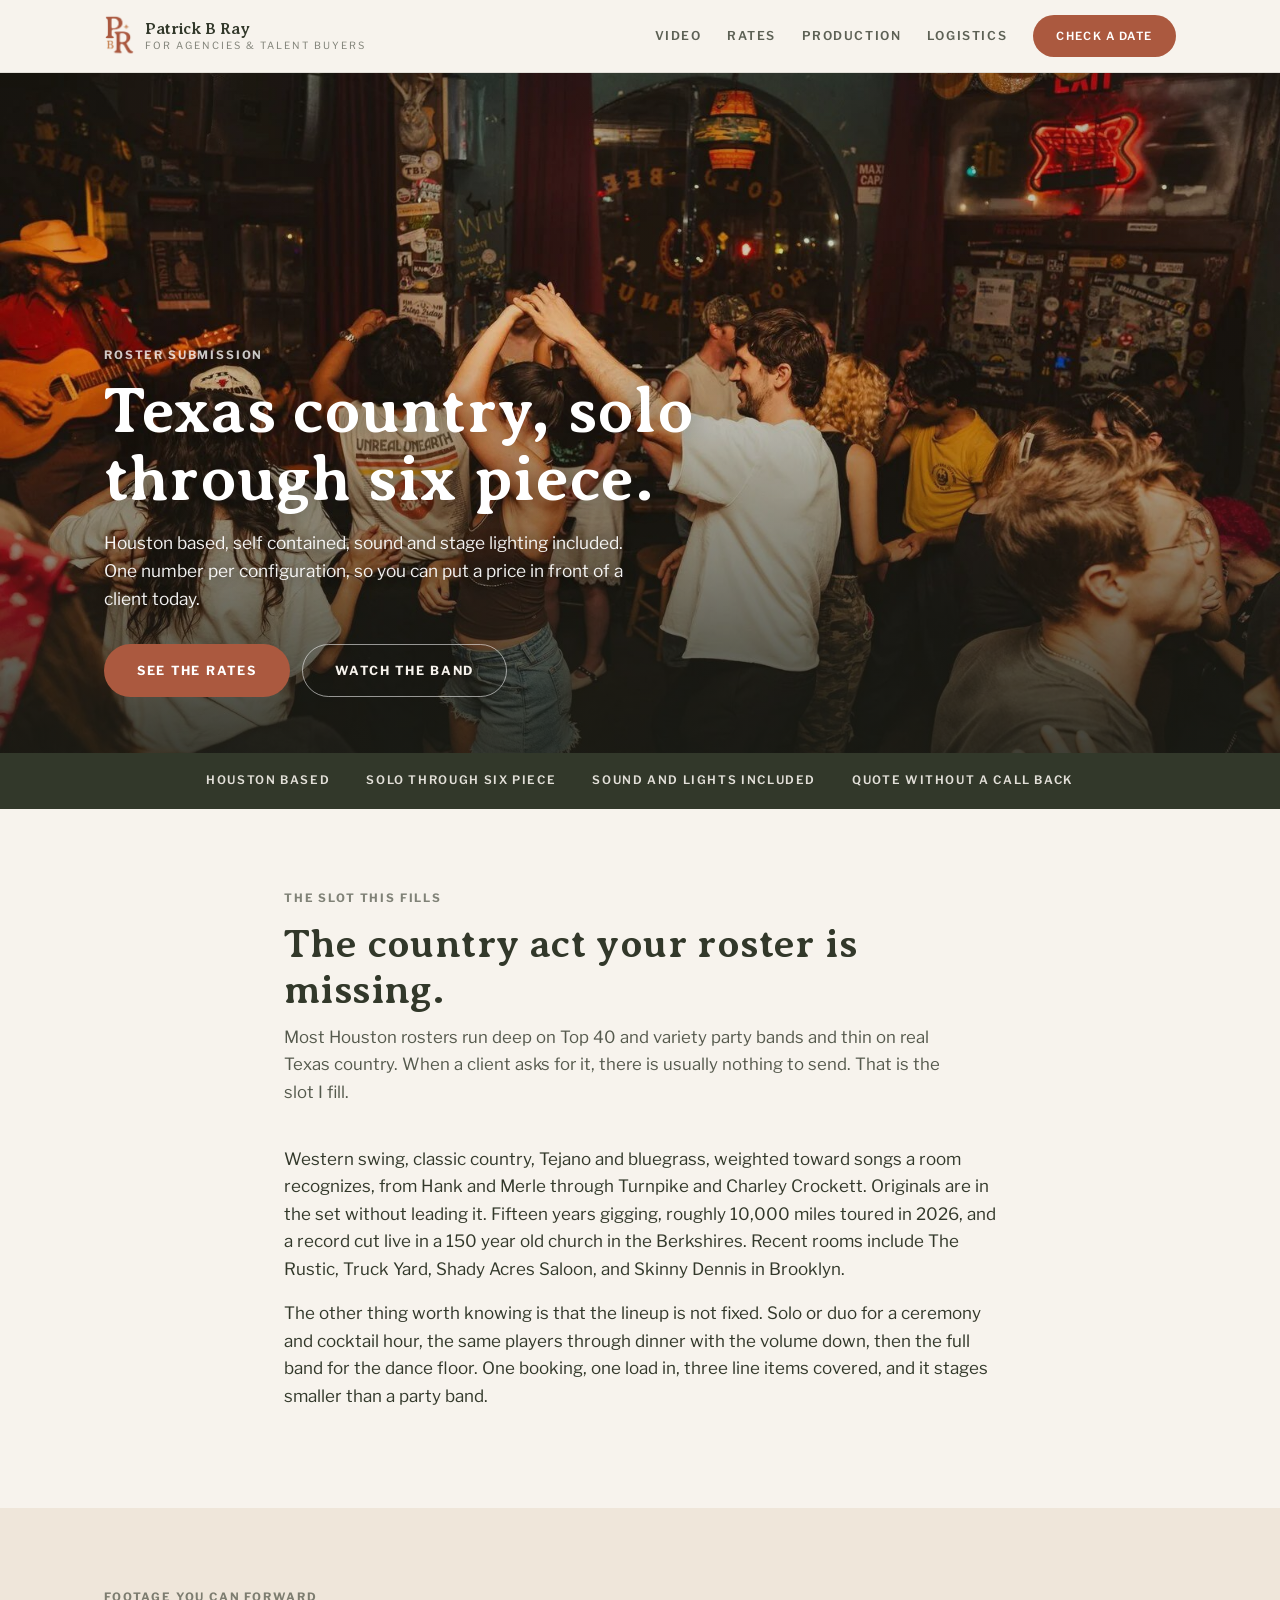
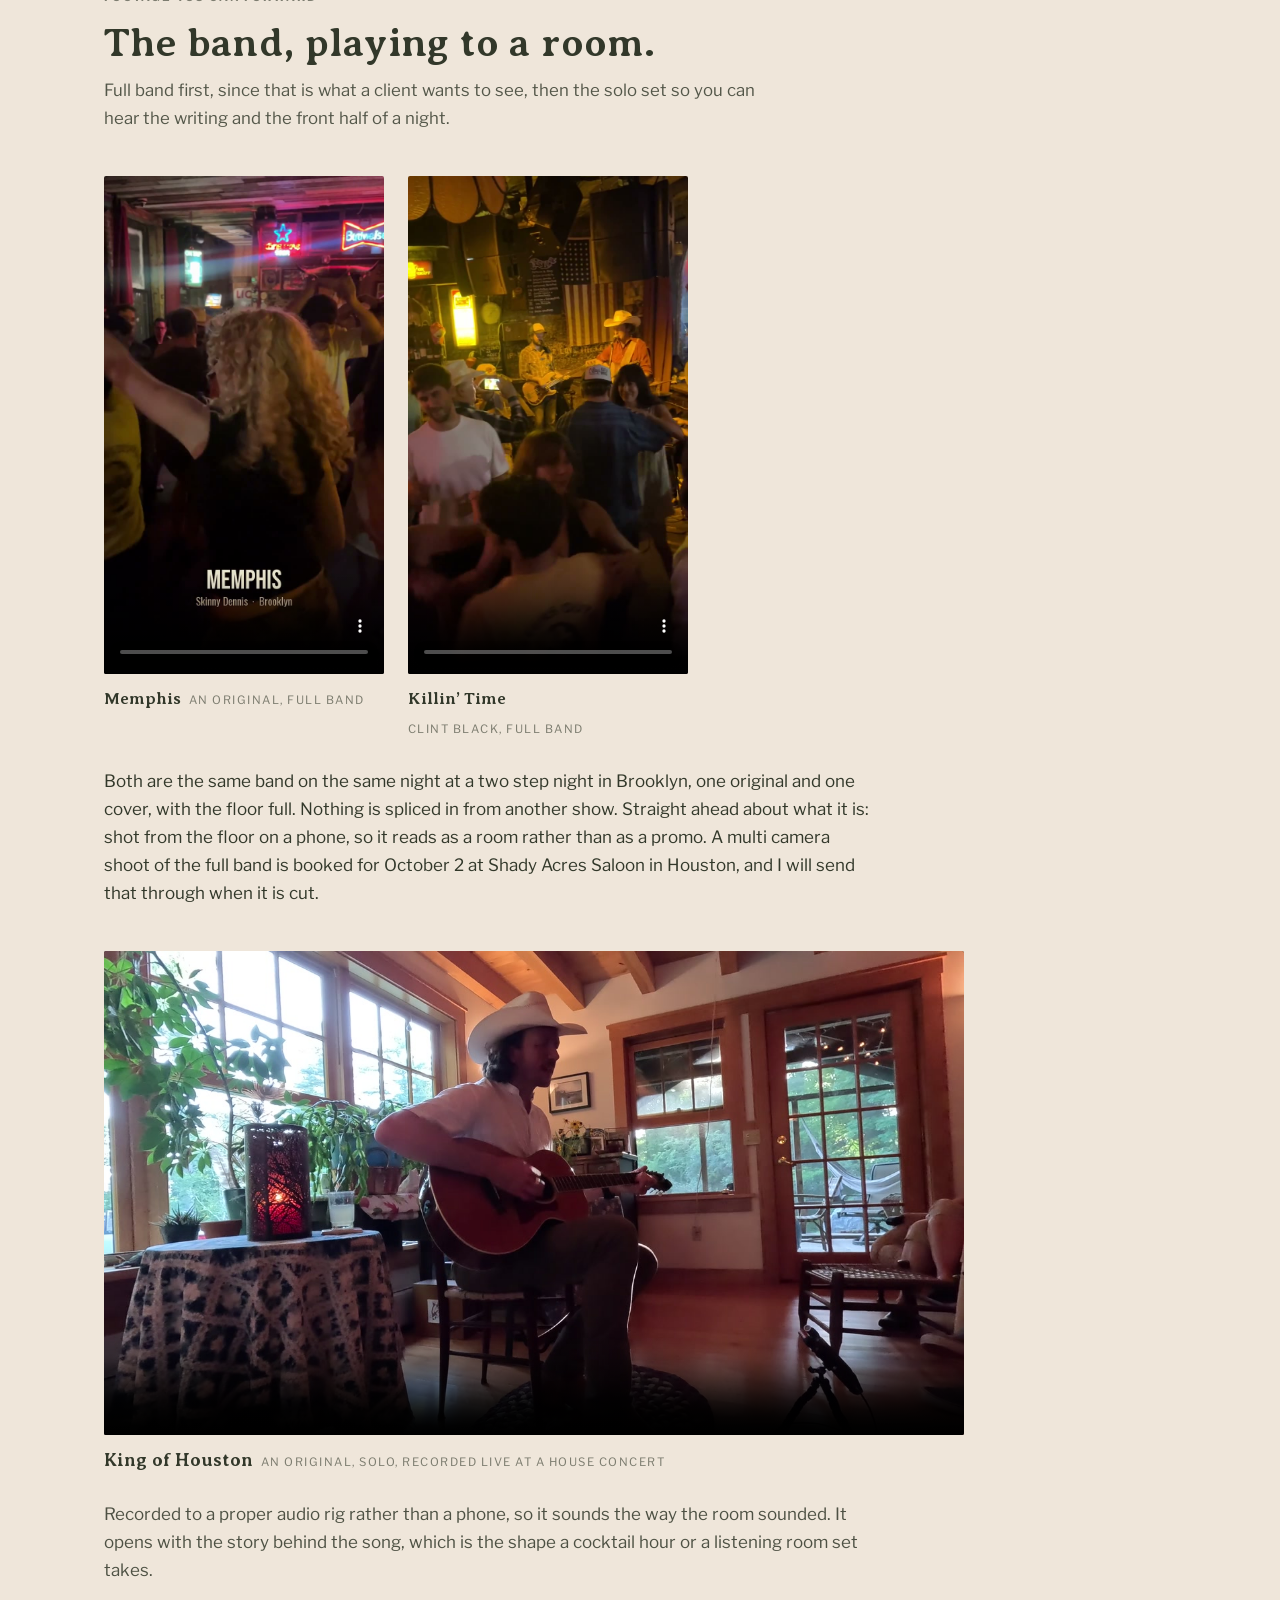
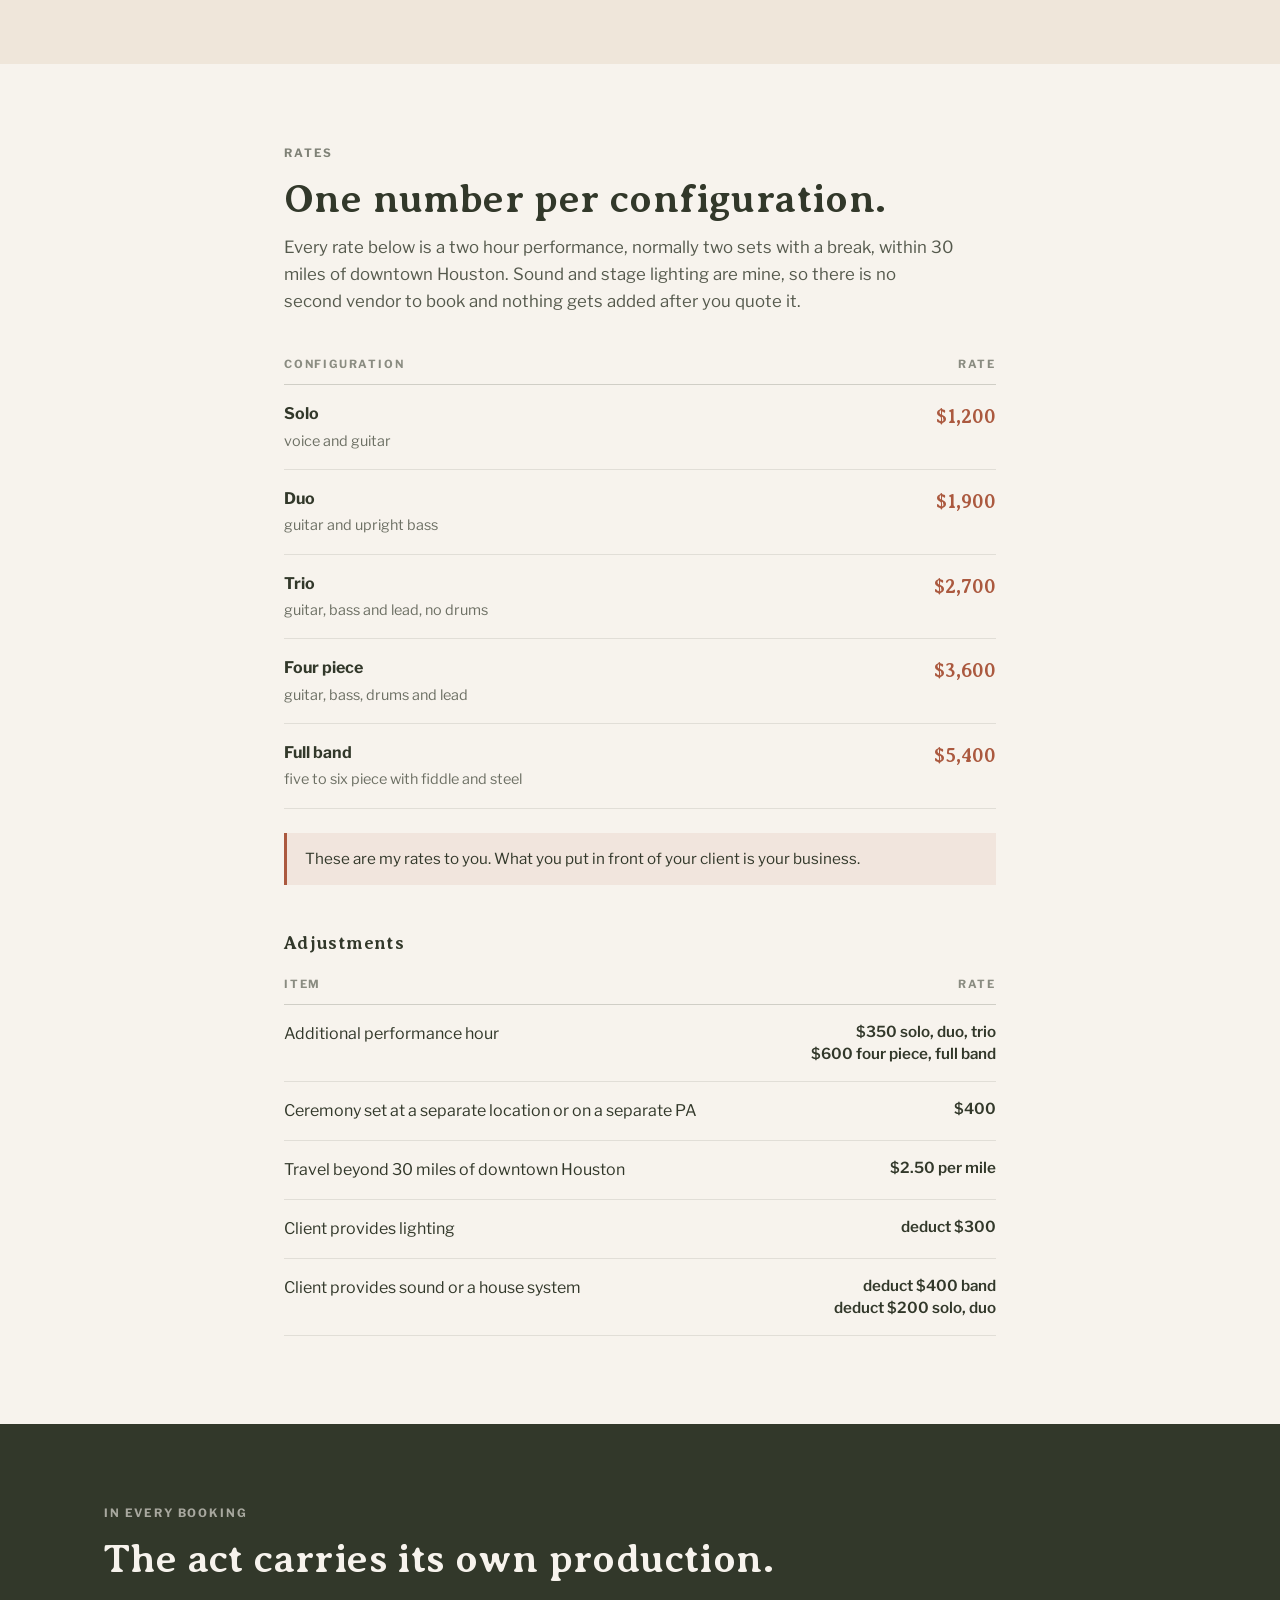
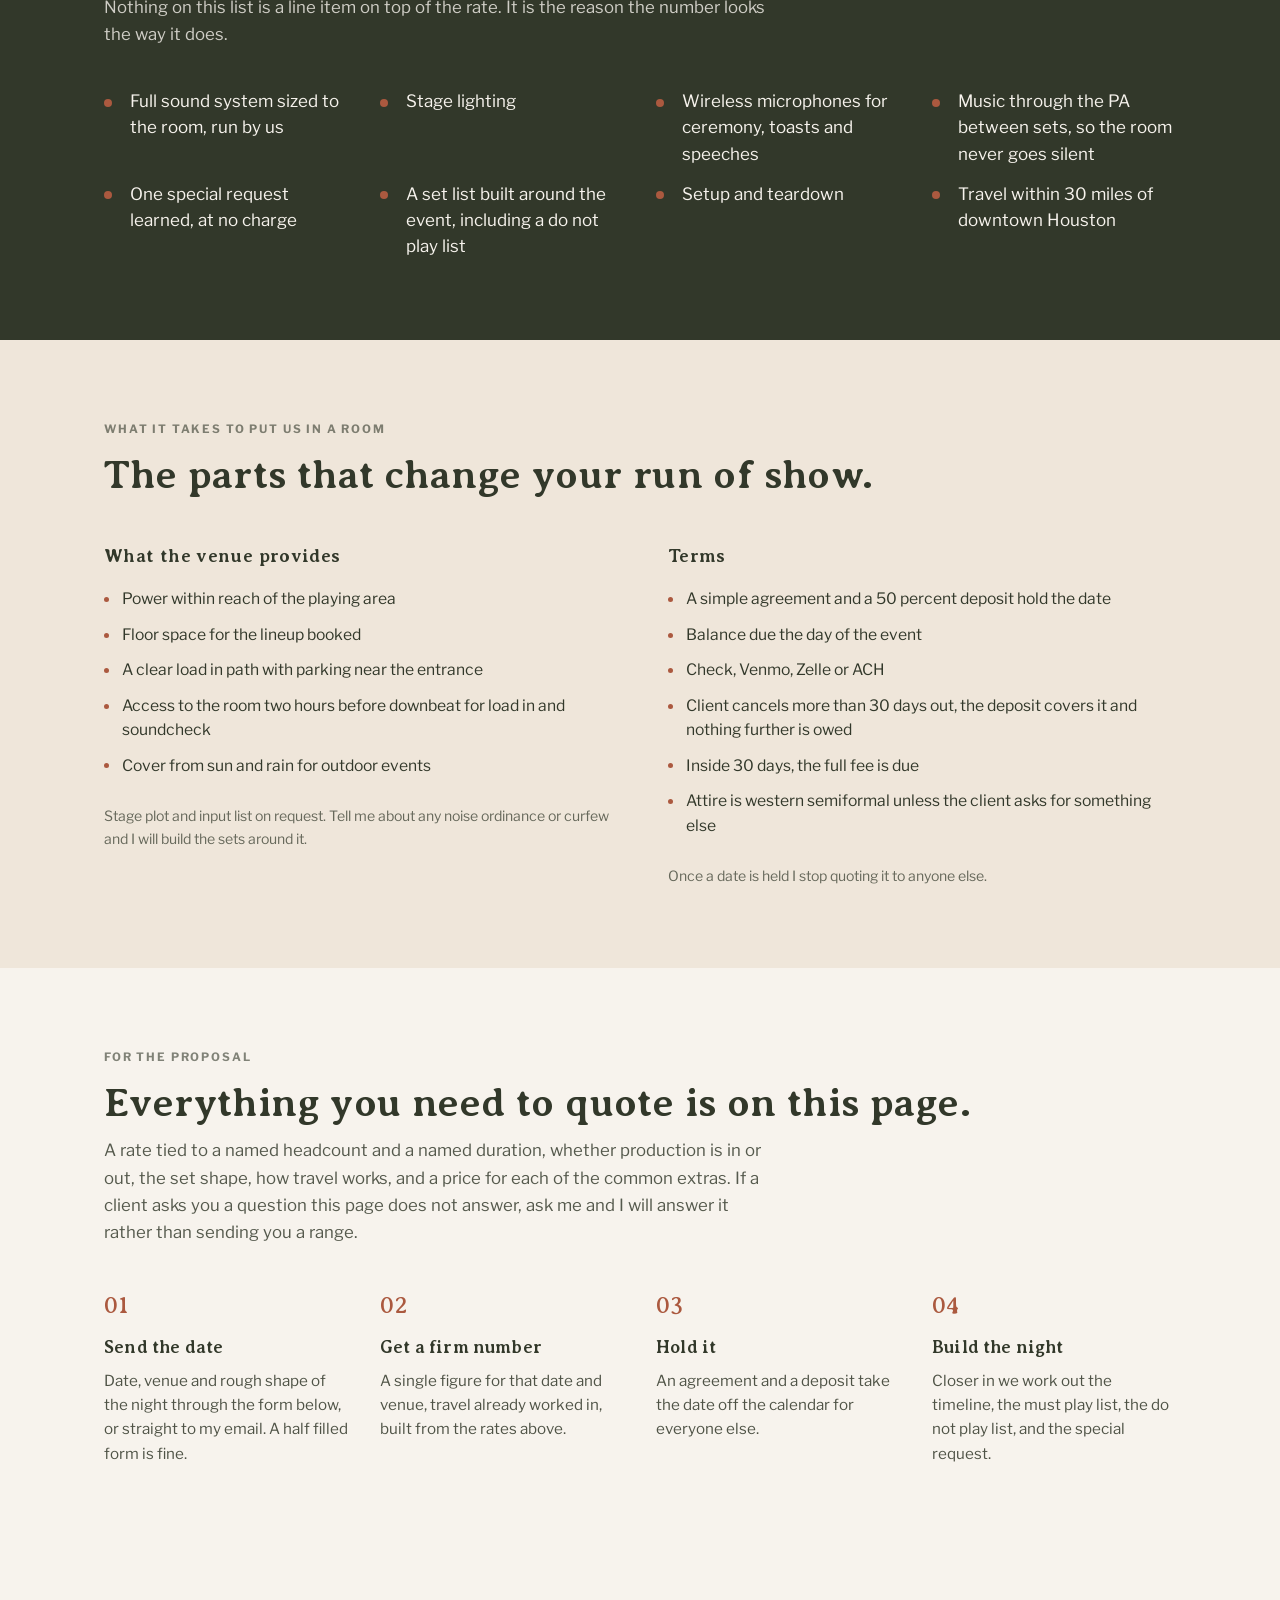
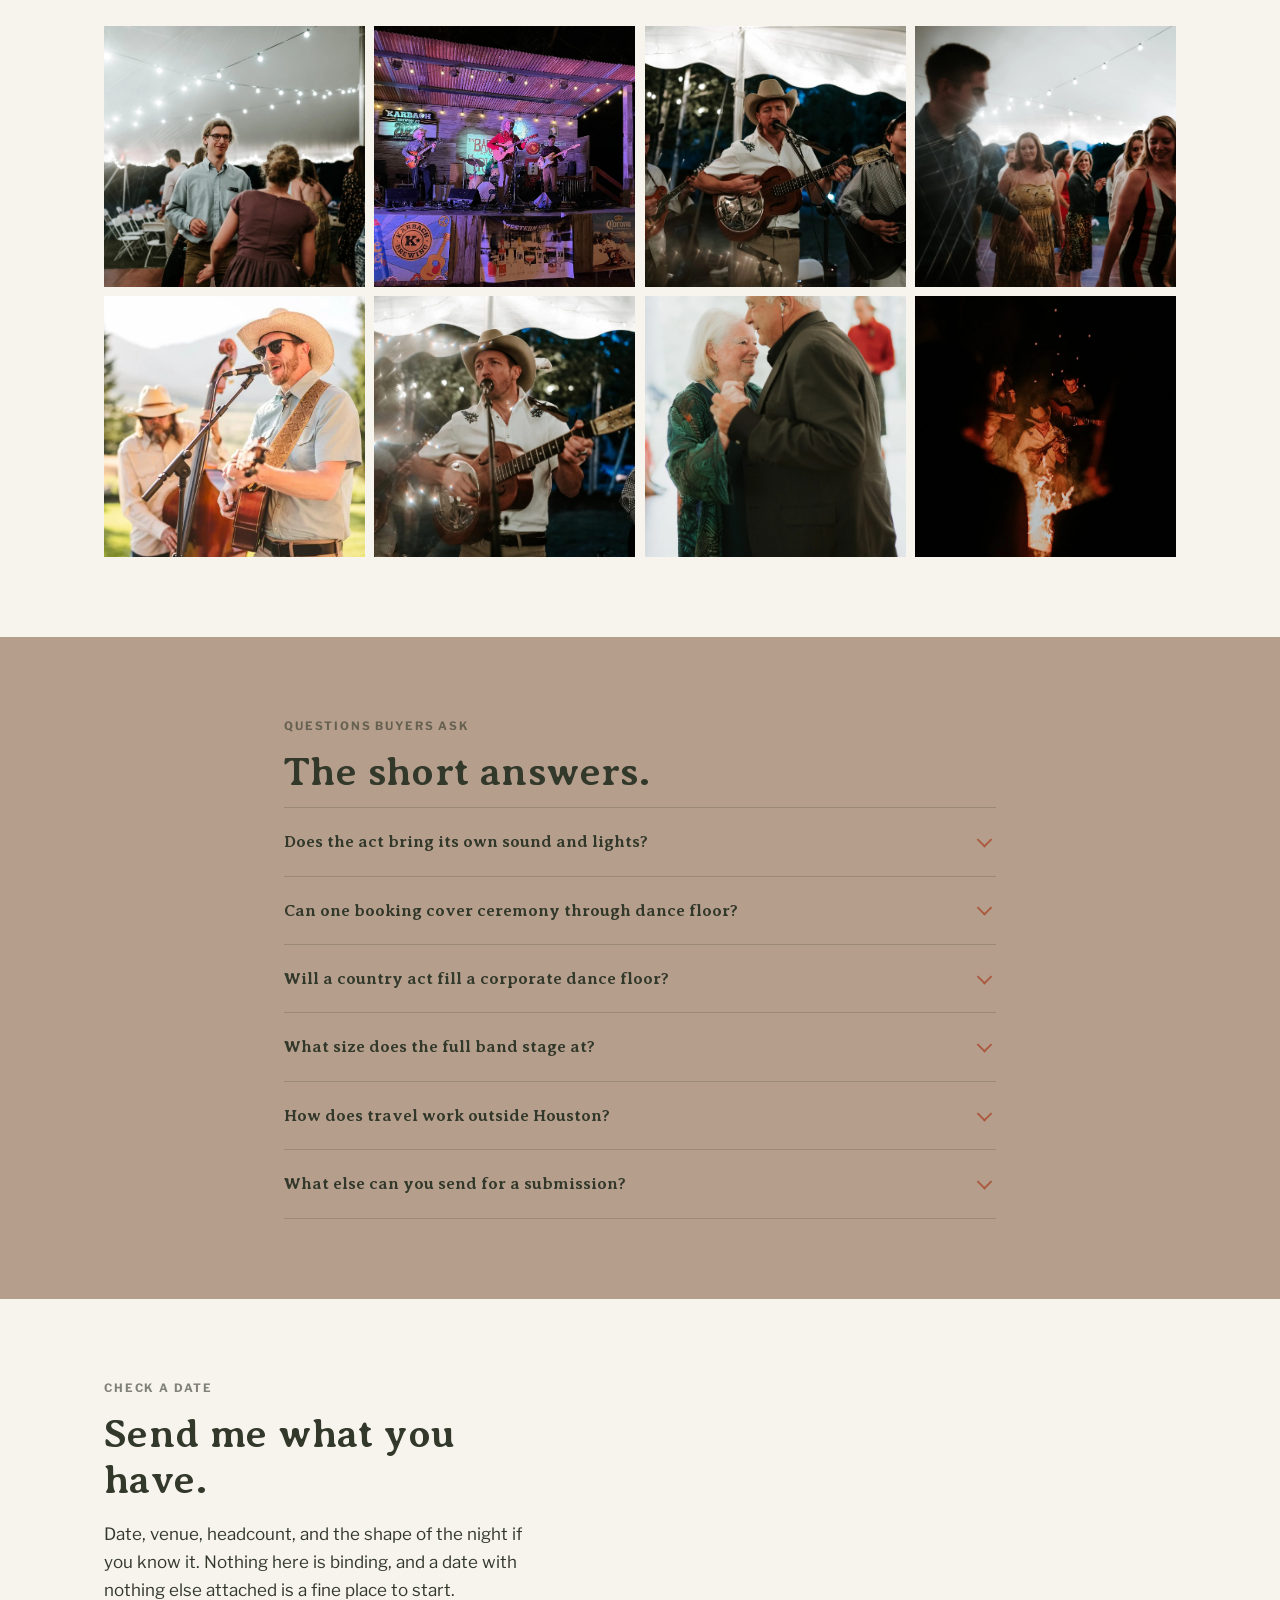
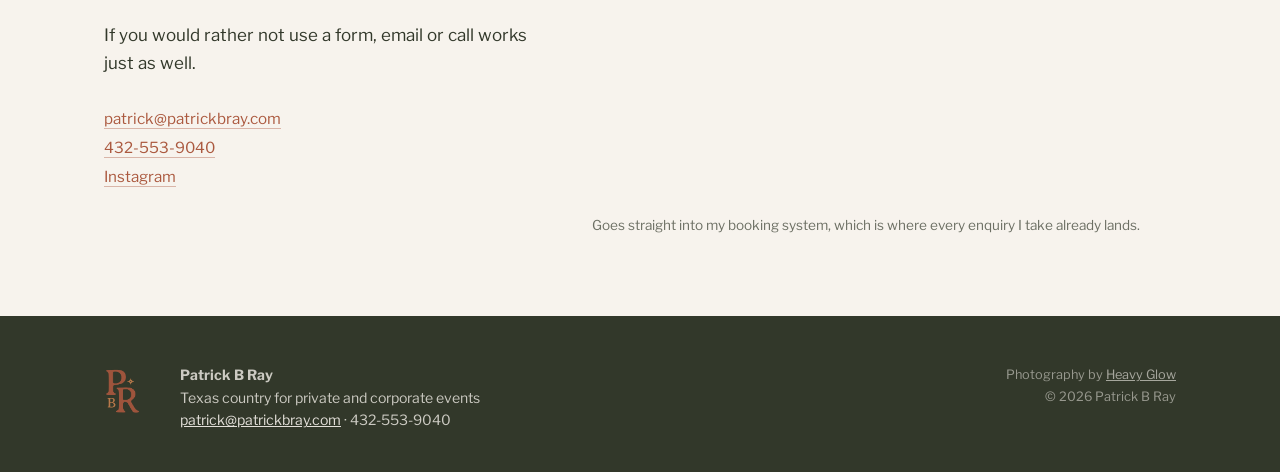
==== roster/index.html @ 47f0ed46 "Add /roster, an agency and talent-buyer landing page A second landing page for entertainment agencie" ====
<!DOCTYPE html>
<html lang="en">
<head>
<meta charset="utf-8">
<meta name="viewport" content="width=device-width, initial-scale=1">
<meta name="robots" content="noindex, nofollow">

<title>Roster Submission | Patrick B Ray | Texas Country, Houston</title>
<meta name="description" content="Patrick B Ray, Texas country out of Houston. Solo through six piece for agency and corporate rosters. Sound and lights included, one number per configuration.">
<link rel="canonical" href="https://events.patrickbray.com/roster/">

<link rel="icon" href="../assets/favicon.ico">
<link rel="preconnect" href="https://fonts.googleapis.com">
<link rel="preconnect" href="https://fonts.gstatic.com" crossorigin>
<link href="https://fonts.googleapis.com/css2?family=Averia+Serif+Libre:wght@400;700&family=Libre+Franklin:wght@400;600;700&display=swap" rel="stylesheet">
<link rel="stylesheet" href="../assets/css/site.css">
<link rel="stylesheet" href="../assets/css/roster.css">
</head>
<body>

<a class="skip" href="#main">Skip to content</a>

<header class="site-header">
  <div class="wrap site-header__inner">
    <a class="brand" href="#top">
      <img src="../assets/img/pbr-logo.png" alt="" width="30" height="48">
      <span class="brand__text">
        <span class="brand__name">Patrick B Ray</span>
        <span class="brand__sub">For Agencies &amp; Talent Buyers</span>
      </span>
    </a>
    <nav class="site-nav" aria-label="Main">
      <a href="#video">Video</a>
      <a href="#rates">Rates</a>
      <a href="#production">Production</a>
      <a href="#logistics">Logistics</a>
      <a class="btn btn--primary" href="#submit">Check a date</a>
    </nav>
  </div>
</header>

<main id="main">

<!-- ============================ HERO ============================ -->
<section class="hero" id="top">
  <img class="hero__img" src="../assets/img/hero-dancefloor.jpg" alt="A packed honky tonk dance floor" fetchpriority="high" width="1800" height="1200">
  <div class="wrap hero__inner">
    <p class="eyebrow eyebrow--light">Roster submission</p>
    <h1>Texas country, solo through six piece.</h1>
    <p>Houston based, self contained, sound and stage lighting included. One number per configuration, so you can put a price in front of a client today.</p>
    <div class="hero__actions">
      <a class="btn btn--primary" href="#rates">See the rates</a>
      <a class="btn btn--ghost" href="#video">Watch the band</a>
    </div>
  </div>
</section>

<div class="strip">
  <div class="wrap">
    <ul>
      <li>Houston based</li>
      <li>Solo through six piece</li>
      <li>Sound and lights included</li>
      <li>Quote without a call back</li>
    </ul>
  </div>
</div>

<!-- ============================ THE SLOT ============================ -->
<section id="slot">
  <div class="wrap wrap--narrow">
    <p class="eyebrow">The slot this fills</p>
    <h2 class="section-title">The country act your roster is missing.</h2>
    <p class="section-lede">Most Houston rosters run deep on Top 40 and variety party bands and thin on real Texas country. When a client asks for it, there is usually nothing to send. That is the slot I fill.</p>
    <p>Western swing, classic country, Tejano and bluegrass, weighted toward songs a room recognizes, from Hank and Merle through Turnpike and Charley Crockett. Originals are in the set without leading it. Fifteen years gigging, roughly 10,000 miles toured in 2026, and a record cut live in a 150 year old church in the Berkshires. Recent rooms include The Rustic, Truck Yard, Shady Acres Saloon, and Skinny Dennis in Brooklyn.</p>
    <p>The other thing worth knowing is that the lineup is not fixed. Solo or duo for a ceremony and cocktail hour, the same players through dinner with the volume down, then the full band for the dance floor. One booking, one load in, three line items covered, and it stages smaller than a party band.</p>
  </div>
</section>

<!-- ============================ VIDEO ============================ -->
<section id="video" class="section--tinted">
  <div class="wrap">
    <div class="listen__intro">
      <p class="eyebrow">Footage you can forward</p>
      <h2 class="section-title">The band, playing to a room.</h2>
      <p class="section-lede">Full band first, since that is what a client wants to see, then the solo set so you can hear the writing and the front half of a night.</p>
    </div>

    <div class="clips">
      <figure class="clip">
        <video preload="none" playsinline controls poster="../assets/video/memphis-poster.jpg" width="720" height="1280">
          <source src="../assets/video/memphis.mp4" type="video/mp4">
        </video>
        <figcaption><strong>Memphis</strong><span>An original, full band</span></figcaption>
      </figure>
      <figure class="clip">
        <video preload="none" playsinline controls poster="../assets/video/killin-time-poster.jpg" width="720" height="1280">
          <source src="../assets/video/killin-time.mp4" type="video/mp4">
        </video>
        <figcaption><strong>Killin&rsquo; Time</strong><span>Clint Black, full band</span></figcaption>
      </figure>
    </div>

    <p class="clips__note">Both are the same band on the same night at a two step night in Brooklyn, one original and one cover, with the floor full. Nothing is spliced in from another show. Straight ahead about what it is: shot from the floor on a phone, so it reads as a room rather than as a promo. A multi camera shoot of the full band is booked for October 2 at Shady Acres Saloon in Houston, and I will send that through when it is cut.</p>

    <figure class="feature-clip">
      <video preload="none" playsinline controls poster="../assets/video/richmond-king-of-houston-poster.jpg" width="1920" height="1080">
        <source src="../assets/video/richmond-king-of-houston.mp4" type="video/mp4">
      </video>
      <figcaption><strong>King of Houston</strong><span>An original, solo, recorded live at a house concert</span></figcaption>
    </figure>

    <p class="feature-clip__note">Recorded to a proper audio rig rather than a phone, so it sounds the way the room sounded. It opens with the story behind the song, which is the shape a cocktail hour or a listening room set takes.</p>
  </div>
</section>

<!-- ============================ RATES ============================ -->
<section id="rates">
  <div class="wrap wrap--narrow">
    <p class="eyebrow">Rates</p>
    <h2 class="section-title">One number per configuration.</h2>
    <p class="section-lede">Every rate below is a two hour performance, normally two sets with a break, within 30 miles of downtown Houston. Sound and stage lighting are mine, so there is no second vendor to book and nothing gets added after you quote it.</p>

    <table class="rate-table">
      <caption class="sr-only">Performance rates by configuration</caption>
      <thead>
        <tr><th scope="col">Configuration</th><th scope="col">Rate</th></tr>
      </thead>
      <tbody>
        <tr><th scope="row">Solo <span>voice and guitar</span></th><td>$1,200</td></tr>
        <tr><th scope="row">Duo <span>guitar and upright bass</span></th><td>$1,900</td></tr>
        <tr><th scope="row">Trio <span>guitar, bass and lead, no drums</span></th><td>$2,700</td></tr>
        <tr><th scope="row">Four piece <span>guitar, bass, drums and lead</span></th><td>$3,600</td></tr>
        <tr><th scope="row">Full band <span>five to six piece with fiddle and steel</span></th><td>$5,400</td></tr>
      </tbody>
    </table>

    <p class="rate-note">These are my rates to you. What you put in front of your client is your business.</p>

    <h3 class="sub-title">Adjustments</h3>

    <table class="rate-table rate-table--adj">
      <caption class="sr-only">Adjustments to the base rate</caption>
      <thead>
        <tr><th scope="col">Item</th><th scope="col">Rate</th></tr>
      </thead>
      <tbody>
        <tr><th scope="row">Additional performance hour</th><td>$350 solo, duo, trio<br>$600 four piece, full band</td></tr>
        <tr><th scope="row">Ceremony set at a separate location or on a separate PA</th><td>$400</td></tr>
        <tr><th scope="row">Travel beyond 30 miles of downtown Houston</th><td>$2.50 per mile</td></tr>
        <tr><th scope="row">Client provides lighting</th><td>deduct $300</td></tr>
        <tr><th scope="row">Client provides sound or a house system</th><td>deduct $400 band<br>deduct $200 solo, duo</td></tr>
      </tbody>
    </table>
  </div>
</section>

<!-- ============================ INCLUDED ============================ -->
<section class="section--dark" id="production">
  <div class="wrap">
    <p class="eyebrow">In every booking</p>
    <h2 class="section-title">The act carries its own production.</h2>
    <p class="section-lede section-lede--light">Nothing on this list is a line item on top of the rate. It is the reason the number looks the way it does.</p>
    <ul class="included">
      <li>Full sound system sized to the room, run by us</li>
      <li>Stage lighting</li>
      <li>Wireless microphones for ceremony, toasts and speeches</li>
      <li>Music through the PA between sets, so the room never goes silent</li>
      <li>One special request learned, at no charge</li>
      <li>A set list built around the event, including a do not play list</li>
      <li>Setup and teardown</li>
      <li>Travel within 30 miles of downtown Houston</li>
    </ul>
  </div>
</section>

<!-- ============================ LOGISTICS ============================ -->
<section id="logistics" class="section--tinted">
  <div class="wrap">
    <p class="eyebrow">What it takes to put us in a room</p>
    <h2 class="section-title">The parts that change your run of show.</h2>

    <div class="cols">
      <div>
        <h3 class="sub-title">What the venue provides</h3>
        <ul class="plain-list">
          <li>Power within reach of the playing area</li>
          <li>Floor space for the lineup booked</li>
          <li>A clear load in path with parking near the entrance</li>
          <li>Access to the room two hours before downbeat for load in and soundcheck</li>
          <li>Cover from sun and rain for outdoor events</li>
        </ul>
        <p class="fine">Stage plot and input list on request. Tell me about any noise ordinance or curfew and I will build the sets around it.</p>
      </div>
      <div>
        <h3 class="sub-title">Terms</h3>
        <ul class="plain-list">
          <li>A simple agreement and a 50 percent deposit hold the date</li>
          <li>Balance due the day of the event</li>
          <li>Check, Venmo, Zelle or ACH</li>
          <li>Client cancels more than 30 days out, the deposit covers it and nothing further is owed</li>
          <li>Inside 30 days, the full fee is due</li>
          <li>Attire is western semiformal unless the client asks for something else</li>
        </ul>
        <p class="fine">Once a date is held I stop quoting it to anyone else.</p>
      </div>
    </div>
  </div>
</section>

<!-- ============================ QUOTE WITHOUT CALLING ============================ -->
<section id="quote">
  <div class="wrap">
    <p class="eyebrow">For the proposal</p>
    <h2 class="section-title">Everything you need to quote is on this page.</h2>
    <p class="section-lede">A rate tied to a named headcount and a named duration, whether production is in or out, the set shape, how travel works, and a price for each of the common extras. If a client asks you a question this page does not answer, ask me and I will answer it rather than sending you a range.</p>

    <div class="steps">
      <div class="step">
        <h3>Send the date</h3>
        <p>Date, venue and rough shape of the night through the form below, or straight to my email. A half filled form is fine.</p>
      </div>
      <div class="step">
        <h3>Get a firm number</h3>
        <p>A single figure for that date and venue, travel already worked in, built from the rates above.</p>
      </div>
      <div class="step">
        <h3>Hold it</h3>
        <p>An agreement and a deposit take the date off the calendar for everyone else.</p>
      </div>
      <div class="step">
        <h3>Build the night</h3>
        <p>Closer in we work out the timeline, the must play list, the do not play list, and the special request.</p>
      </div>
    </div>
  </div>
</section>

<!-- ============================ GALLERY ============================ -->
<section class="gallery-section">
  <div class="wrap">
    <div class="gallery">
      <img src="../assets/img/band.jpg" alt="Guests dancing under a lit tent" loading="lazy">
      <img src="../assets/img/gallery-6.jpg" alt="Full band playing a lit stage" loading="lazy">
      <img src="../assets/img/gallery-5.jpg" alt="String band performing on stage under a tent" loading="lazy">
      <img src="../assets/img/gallery-7.jpg" alt="Guests dancing at dusk" loading="lazy">
      <img src="../assets/img/duo.jpg" alt="Two musicians playing guitar and upright bass outdoors" loading="lazy">
      <img src="../assets/img/gallery-4.jpg" alt="Patrick B Ray singing into a microphone under a lit tent" loading="lazy">
      <img src="../assets/img/gallery-1.jpg" alt="A couple dancing together" loading="lazy">
      <img src="../assets/img/gallery-2.jpg" alt="Musicians playing by firelight" loading="lazy">
    </div>
  </div>
</section>

<!-- ============================ FAQ ============================ -->
<section id="faq" class="section--sand">
  <div class="wrap wrap--narrow">
    <p class="eyebrow">Questions buyers ask</p>
    <h2 class="section-title">The short answers.</h2>

    <div class="faq">

      <details>
        <summary>Does the act bring its own sound and lights?</summary>
        <p>Yes, every configuration from solo up. The rate covers a sound system sized to the room, stage lighting, and someone running it. There is no production vendor to add and no line item that shows up later.</p>
      </details>

      <details>
        <summary>Can one booking cover ceremony through dance floor?</summary>
        <p>Yes, and that is the usual shape. Solo or duo for the ceremony and cocktail hour, the same players through dinner with the volume down, then the full band once the floor opens. One load in. If the ceremony sits at a separate location or needs its own PA, that is the $400 line in the adjustments table.</p>
      </details>

      <details>
        <summary>Will a country act fill a corporate dance floor?</summary>
        <p>The two full band clips above are a Brooklyn two step night with the floor full for an original and for a Clint Black cover. The set leans on songs a room recognizes, and the do not play list is yours.</p>
      </details>

      <details>
        <summary>What size does the full band stage at?</summary>
        <p>Five to six pieces with fiddle and steel, which stages smaller than a Top 40 party band carrying horns. Stage plot and input list on request for whichever configuration you are quoting.</p>
      </details>

      <details>
        <summary>How does travel work outside Houston?</summary>
        <p>Inside 30 miles of downtown it is in the rate. Past that it is $2.50 per mile, so it is arithmetic you can do rather than a call you have to make. Send me the venue and I will put the number in the quote for you.</p>
      </details>

      <details>
        <summary>What else can you send for a submission?</summary>
        <p>A longer song list, a stage plot and input list, photos, or additional video. Tell me what your intake needs and I will get it over.</p>
      </details>

    </div>
  </div>
</section>

<!-- ============================ SUBMIT ============================ -->
<section id="submit">
  <div class="wrap book__grid">

    <div class="book__aside">
      <p class="eyebrow">Check a date</p>
      <h2 class="section-title">Send me what you have.</h2>
      <p>Date, venue, headcount, and the shape of the night if you know it. Nothing here is binding, and a date with nothing else attached is a fine place to start.</p>
      <p>If you would rather not use a form, email or call works just as well.</p>
      <div class="book__contact">
        <a href="mailto:patrick@patrickbray.com">patrick@patrickbray.com</a><br>
        <a href="tel:+14325539040">432-553-9040</a><br>
        <a href="https://www.instagram.com/patrickbray/" rel="noopener">Instagram</a>
      </div>
    </div>

    <div class="book__form">
      <iframe
        id="bookliveForm"
        src="https://booklive.com/inquiry-forms/pbr-music?bg=transparent&amp;textColor=32382A&amp;btnColor=AB593F&amp;btnTextColor=FFFFFF&amp;btnBlock=1&amp;btnRadius=50"
        title="Booking enquiry form"
        loading="lazy"
        scrolling="no"></iframe>

      <p class="form-note">Goes straight into my booking system, which is where every enquiry I take already lands.</p>
    </div>

  </div>
</section>

</main>

<footer class="site-footer">
  <div class="wrap site-footer__inner">
    <img src="../assets/img/pbr-logo.png" alt="Patrick B Ray" width="36" height="58">
    <div>
      <strong>Patrick B Ray</strong><br>
      Texas country for private and corporate events<br>
      <a href="mailto:patrick@patrickbray.com">patrick@patrickbray.com</a> &middot; 432-553-9040
    </div>
    <div class="credit">
      Photography by <a href="https://www.instagram.com/thatheavyglow/" rel="noopener">Heavy Glow</a><br>
      &copy; <span id="year">2026</span> Patrick B Ray
    </div>
  </div>
</footer>

<script src="../assets/js/site.js" defer></script>
</body>
</html>
---- assets/css/site.css ----
/* ============================================================
   PATRICK B RAY, PRIVATE EVENTS
   events.patrickbray.com

   Standalone site. Shares the palette and type of patrickbray.com
   but carries no links back to merch, shows, tip jar or press kit.
   ============================================================ */

:root{
  /* palette, matched to the music site */
  --rust:#AB593F;
  --rust-deep:#8E4632;
  --navy:#2C3859;
  --tan:#B59E8C;
  --cream:#CBBBAE;
  --olive:#32382A;
  --ink:#32382A;

  --paper:#F7F3ED;
  --paper-2:#EFE6DA;
  --line:rgba(50,56,42,.20);
  --line-soft:rgba(50,56,42,.11);

  --serif:"Averia Serif Libre",Georgia,"Times New Roman",serif;
  --sans:"Libre Franklin",-apple-system,BlinkMacSystemFont,"Segoe UI",Helvetica,Arial,sans-serif;

  --wrap:1120px;
  --wrap-narrow:760px;
  --radius:2px;
}

*,*::before,*::after{box-sizing:border-box;}

html{scroll-behavior:smooth;scroll-padding-top:5.5rem;}
@media (prefers-reduced-motion:reduce){
  html{scroll-behavior:auto;}
  *{animation-duration:.01ms !important;transition-duration:.01ms !important;}
}

body{
  margin:0;
  background:var(--paper);
  color:var(--ink);
  font-family:var(--sans);
  font-size:17px;
  line-height:1.62;
  -webkit-font-smoothing:antialiased;
  text-rendering:optimizeLegibility;
}

img{max-width:100%;height:auto;display:block;}
a{color:var(--rust);}
a:focus-visible,button:focus-visible,summary:focus-visible,
input:focus-visible,select:focus-visible,textarea:focus-visible{
  outline:2px solid var(--rust);
  outline-offset:3px;
}

.wrap{width:100%;max-width:var(--wrap);margin:0 auto;padding:0 1.5rem;}
.wrap--narrow{max-width:var(--wrap-narrow);}

.skip{
  position:absolute;left:-9999px;top:0;
  background:var(--olive);color:#fff;padding:.75rem 1.25rem;z-index:200;
}
.skip:focus{left:0;}

/* ---------- shared type ---------- */

.eyebrow{
  font-size:.72rem;
  font-weight:700;
  letter-spacing:.16em;
  text-transform:uppercase;
  opacity:.6;
  margin:0 0 .85rem;
}

h1,h2,h3{font-family:var(--serif);font-weight:700;color:var(--olive);letter-spacing:.01em;}

.section-title{
  font-size:clamp(1.7rem,4.4vw,2.5rem);
  line-height:1.14;
  margin:0 0 .75rem;
}
.section-lede{
  margin:0 0 2.5rem;
  font-size:1.05rem;
  line-height:1.62;
  opacity:.82;
  max-width:56ch;
}

section{padding:5rem 0;}
@media (max-width:640px){section{padding:3.5rem 0;}}

.section--tinted{background:var(--paper-2);}
.section--sand{background:var(--tan);}
.section--dark{background:var(--olive);color:var(--paper);}
.section--dark h2,.section--dark h3{color:var(--paper);}

/* ---------- buttons ---------- */

.btn{
  display:inline-block;
  border:1px solid transparent;
  border-radius:999px;
  padding:.95rem 2rem;
  font-family:var(--sans);
  font-size:.78rem;
  font-weight:700;
  letter-spacing:.14em;
  text-transform:uppercase;
  text-decoration:none;
  cursor:pointer;
  transition:background .15s ease,color .15s ease,border-color .15s ease;
}
.btn--primary{background:var(--rust);color:#fff;}
.btn--primary:hover{background:var(--rust-deep);color:#fff;}
.btn--ghost{background:transparent;color:var(--paper);border-color:rgba(255,255,255,.55);}
.btn--ghost:hover{background:rgba(255,255,255,.14);border-color:#fff;color:#fff;}
.btn--outline{background:transparent;color:var(--olive);border-color:var(--line);}
.btn--outline:hover{border-color:var(--rust);color:var(--rust);}

/* ---------- header ---------- */

.site-header{
  position:sticky;top:0;z-index:100;
  background:rgba(247,243,237,.94);
  backdrop-filter:saturate(140%) blur(8px);
  border-bottom:1px solid var(--line-soft);
}
.site-header__inner{
  display:flex;align-items:center;gap:1.25rem;
  min-height:4.5rem;
}
.brand{display:flex;align-items:center;gap:.7rem;text-decoration:none;color:var(--olive);margin-right:auto;}
.brand img{width:30px;height:auto;}
.brand__text{display:flex;flex-direction:column;line-height:1.05;}
.brand__name{font-family:var(--serif);font-weight:700;font-size:1rem;}
.brand__sub{font-size:.62rem;letter-spacing:.2em;text-transform:uppercase;opacity:.6;margin-top:.15rem;}

.site-nav{display:flex;align-items:center;gap:1.6rem;}
.site-nav a{
  color:var(--ink);text-decoration:none;
  font-size:.76rem;font-weight:600;letter-spacing:.13em;text-transform:uppercase;
  opacity:.78;
}
.site-nav a:hover{opacity:1;color:var(--rust);}
.site-nav .btn{font-size:.7rem;padding:.7rem 1.4rem;opacity:1;color:#fff;}

@media (max-width:860px){
  .site-nav a:not(.btn){display:none;}
}

/* ---------- hero ---------- */

.hero{
  position:relative;
  min-height:min(78vh,680px);
  display:flex;align-items:flex-end;
  padding:0;
  color:#fff;
  overflow:hidden;
}
.hero__img{
  position:absolute;inset:0;
  width:100%;height:100%;object-fit:cover;object-position:center 58%;
}
.hero::after{
  content:"";position:absolute;inset:0;
  background:linear-gradient(180deg,rgba(24,26,20,.34) 0%,rgba(24,26,20,.12) 38%,rgba(24,26,20,.82) 100%);
}
.hero__inner{position:relative;z-index:2;width:100%;padding-top:8rem;padding-bottom:3.5rem;}
.hero h1{
  color:#fff;
  font-size:clamp(2.1rem,6.2vw,4rem);
  line-height:1.06;
  margin:0 0 1rem;
  max-width:17ch;
  text-shadow:0 2px 22px rgba(0,0,0,.35);
}
.hero p{
  margin:0 0 2rem;
  max-width:46ch;
  font-size:1.08rem;
  line-height:1.6;
  color:rgba(255,255,255,.94);
  text-shadow:0 1px 14px rgba(0,0,0,.4);
}
.hero__actions{display:flex;flex-wrap:wrap;gap:.75rem;}

/* ---------- trust strip ---------- */

.strip{background:var(--olive);color:var(--paper);padding:1.15rem 0;}
.strip ul{
  list-style:none;margin:0;padding:0;
  display:flex;flex-wrap:wrap;justify-content:center;gap:.5rem 2.25rem;
  font-size:.73rem;font-weight:600;letter-spacing:.14em;text-transform:uppercase;
  opacity:.9;text-align:center;
}

/* ---------- listen ---------- */

.listen__intro{margin-bottom:2.75rem;}

/* The landscape house-concert cut leads: proper audio, and it is the only
   piece here where he is clearly visible and audible on his own. */
.feature-clip{margin:2.75rem 0 1.5rem;max-width:860px;}
.feature-clip video{
  width:100%;
  height:auto;
  aspect-ratio:16/9;
  display:block;
  background:var(--olive);
  border-radius:var(--radius);
}
.feature-clip figcaption{
  margin-top:.7rem;
  display:flex;
  flex-wrap:wrap;
  align-items:baseline;
  gap:.5rem;
}
.feature-clip figcaption strong{
  font-family:var(--serif);
  font-size:1.15rem;
  color:var(--olive);
}
.feature-clip figcaption span{
  font-size:.72rem;
  letter-spacing:.13em;
  text-transform:uppercase;
  opacity:.6;
}
.feature-clip__note{
  margin:0;
  max-width:64ch;
  line-height:1.65;
  opacity:.85;
}

/* Two vertical phone clips side by side, caption underneath. Capped so a
   9:16 video does not run the full height of a desktop screen. */
.clips{
  display:grid;
  grid-template-columns:repeat(2,minmax(0,280px));
  gap:1.5rem;
  align-items:start;
}
@media (max-width:520px){
  .clips{grid-template-columns:1fr;max-width:340px;}
}

.clip{margin:0;}
.clip video{
  width:100%;
  /* The height attribute on <video> maps to a CSS height and would beat
     aspect-ratio. The attributes stay for layout stability before load. */
  height:auto;
  aspect-ratio:9/16;
  display:block;
  background:var(--olive);
  border-radius:var(--radius);
  object-fit:cover;
}
.clip figcaption{
  margin-top:.7rem;
  display:flex;
  flex-wrap:wrap;
  align-items:baseline;
  gap:.5rem;
}
.clip figcaption strong{
  font-family:var(--serif);
  font-size:1.05rem;
  color:var(--olive);
}
.clip figcaption span{
  font-size:.72rem;
  letter-spacing:.13em;
  text-transform:uppercase;
  opacity:.6;
}

.clips__note{
  margin:1.75rem 0 0;
  max-width:64ch;
  line-height:1.65;
}

/* ---------- lineups ---------- */

.lineups{display:grid;gap:2.5rem;}
.lineup{
  display:grid;
  grid-template-columns:minmax(0,1fr) minmax(0,1fr);
  gap:2.5rem;
  align-items:center;
}
.lineup:nth-child(even) .lineup__media{order:2;}
@media (max-width:840px){
  .lineup{grid-template-columns:1fr;gap:1.5rem;}
  .lineup:nth-child(even) .lineup__media{order:0;}
}
.lineup__media img{
  width:100%;aspect-ratio:4/3;object-fit:cover;border-radius:var(--radius);
}
.lineup__name{
  font-size:clamp(1.35rem,3.4vw,1.85rem);
  margin:0 0 .2rem;
}
.lineup__price{
  font-size:.74rem;font-weight:700;letter-spacing:.14em;text-transform:uppercase;
  color:var(--rust);margin:0 0 .9rem;
}
.lineup__body{margin:0 0 1rem;line-height:1.65;}
.lineup__gear{
  margin:0;
  font-size:.88rem;
  opacity:.7;
  font-style:italic;
}

/* ---------- estimator host ---------- */

#pricing .pbr-est{max-width:none;}

/* ---------- how it works ---------- */

.steps{
  display:grid;
  grid-template-columns:repeat(auto-fit,minmax(220px,1fr));
  gap:2rem;
  counter-reset:step;
}
.step{counter-increment:step;}
.step::before{
  content:counter(step,decimal-leading-zero);
  display:block;
  font-family:var(--serif);
  font-size:1.5rem;
  color:var(--rust);
  margin-bottom:.5rem;
}
.step h3{font-size:1.1rem;margin:0 0 .45rem;}
.step p{margin:0;font-size:.95rem;line-height:1.6;opacity:.85;}

/* ---------- included ---------- */

.included{
  list-style:none;margin:0;padding:0;
  display:grid;grid-template-columns:repeat(auto-fit,minmax(240px,1fr));gap:.85rem 2rem;
}
.included li{
  position:relative;padding-left:1.6rem;line-height:1.55;
}
.included li::before{
  content:"";position:absolute;left:0;top:.62em;
  width:8px;height:8px;background:var(--rust);border-radius:50%;
}

/* ---------- faq ---------- */

.faq{border-top:1px solid var(--line);}
.faq details{border-bottom:1px solid var(--line);}
.faq summary{
  cursor:pointer;list-style:none;
  padding:1.25rem 2.5rem 1.25rem 0;
  position:relative;
  font-family:var(--serif);
  font-weight:700;
  font-size:1.06rem;
  color:var(--olive);
}
.faq summary::-webkit-details-marker{display:none;}
.faq summary::after{
  content:"";position:absolute;right:.35rem;top:50%;
  width:11px;height:11px;
  border-right:2px solid var(--rust);border-bottom:2px solid var(--rust);
  transform:translateY(-70%) rotate(45deg);
  transition:transform .18s ease;
}
.faq details[open] summary::after{transform:translateY(-25%) rotate(-135deg);}
.faq details p{margin:0 0 1.35rem;padding-right:2.5rem;line-height:1.65;opacity:.88;}

/* ---------- testimonials ---------- */

.quotes{display:grid;grid-template-columns:repeat(auto-fit,minmax(280px,1fr));gap:2.5rem;}
.quote blockquote{
  margin:0 0 .9rem;
  font-family:var(--serif);
  font-size:1.1rem;
  line-height:1.5;
  color:var(--olive);
}
.quote figcaption{font-size:.8rem;letter-spacing:.1em;text-transform:uppercase;opacity:.62;}

/* ---------- gallery ---------- */

/* Eight squares, four across. Deliberately uniform: the earlier
   version had two 2x2 feature tiles, which left a hole in the last
   row because eight images do not fill that shape. */
.gallery{
  display:grid;
  grid-template-columns:repeat(4,1fr);
  gap:.6rem;
}
.gallery img{width:100%;height:100%;aspect-ratio:1;object-fit:cover;}
@media (max-width:760px){
  .gallery{grid-template-columns:repeat(2,1fr);}
}

/* ---------- booking form ---------- */

.book__grid{display:grid;grid-template-columns:1fr 1.35fr;gap:3.5rem;align-items:start;}
@media (max-width:900px){.book__grid{grid-template-columns:1fr;gap:2rem;}}

/* BookLive serves the enquiry form. iframeResizer sets the real height once
   it loads; this is the placeholder so the page does not jump. */
#bookliveForm{
  width:100%;
  min-height:420px;
  border:0;
  display:block;
  overflow:hidden;
}
.book__estimate{
  margin:0 0 1.5rem;
  padding:.9rem 1.1rem;
  background:rgba(171,89,63,.09);
  border-left:3px solid var(--rust);
  font-size:.95rem;
  line-height:1.55;
}
.book__estimate strong{font-weight:700;}

.form-grid{display:grid;grid-template-columns:1fr 1fr;gap:1.1rem;}
.form-grid .full{grid-column:1 / -1;}
@media (max-width:560px){.form-grid{grid-template-columns:1fr;}}

label{
  display:block;
  font-size:.7rem;font-weight:700;letter-spacing:.13em;text-transform:uppercase;
  opacity:.65;margin-bottom:.4rem;
}
input,select,textarea{
  width:100%;
  font:inherit;
  font-size:1rem;
  color:var(--ink);
  background:rgba(255,255,255,.62);
  border:1px solid var(--line);
  border-radius:var(--radius);
  padding:.8rem .85rem;
}
.section--dark input,.section--dark select,.section--dark textarea{
  background:rgba(255,255,255,.08);
  border-color:rgba(255,255,255,.28);
  color:var(--paper);
}
.section--dark label{opacity:.72;}
textarea{min-height:130px;resize:vertical;}
input:hover,select:hover,textarea:hover{border-color:var(--rust);}

.form-note{font-size:.85rem;opacity:.7;line-height:1.55;margin:1rem 0 0;}
.form-status{margin:1rem 0 0;font-size:.95rem;}
.form-status[data-state="error"]{color:#ffb4a2;}
.hp{position:absolute;left:-9999px;opacity:0;height:0;overflow:hidden;}

.book__aside p{line-height:1.65;}
.book__contact{margin-top:1.75rem;font-size:.95rem;line-height:1.9;}
.book__contact a{color:var(--rust);text-decoration:none;border-bottom:1px solid rgba(171,89,63,.4);}
.book__contact a:hover{border-bottom-color:var(--rust);}

/* ---------- footer ---------- */

.site-footer{
  background:var(--olive);color:rgba(247,243,237,.78);
  padding:3rem 0 2.5rem;
  font-size:.88rem;
}
.site-footer__inner{display:flex;flex-wrap:wrap;gap:1.5rem 2.5rem;align-items:flex-start;}
.site-footer img{width:36px;opacity:.9;}
.site-footer a{color:rgba(247,243,237,.9);}
.site-footer .credit{margin-left:auto;text-align:right;font-size:.8rem;opacity:.66;line-height:1.7;}
@media (max-width:640px){.site-footer .credit{margin-left:0;text-align:left;}}
---- assets/css/roster.css ----
/* ============================================================
   ROSTER PAGE ADDITIONS
   events.patrickbray.com/roster/

   Loaded on top of site.css, which owns the palette, the type and
   every shared component. Nothing here redefines a site.css rule.
   These are the pieces the consumer page never needed: rate tables,
   two column logistics, and light on dark type variants.
   ============================================================ */

/* ---------- utility ---------- */

.sr-only{
  position:absolute;
  width:1px;height:1px;
  padding:0;margin:-1px;
  overflow:hidden;
  clip:rect(0,0,0,0);
  white-space:nowrap;
  border:0;
}

.eyebrow--light{opacity:.85;color:var(--paper);}
.section-lede--light{opacity:.8;}

.sub-title{
  font-size:1.15rem;
  margin:2.75rem 0 1rem;
  letter-spacing:.02em;
}

.fine{
  font-size:.88rem;
  line-height:1.6;
  opacity:.72;
  margin:1rem 0 0;
}

/* ---------- rate tables ---------- */

.rate-table{
  width:100%;
  border-collapse:collapse;
  margin:0 0 .5rem;
  font-size:1rem;
}
.rate-table caption{text-align:left;}
.rate-table thead th{
  font-family:var(--sans);
  font-size:.7rem;
  font-weight:700;
  letter-spacing:.16em;
  text-transform:uppercase;
  opacity:.55;
  text-align:left;
  padding:0 0 .7rem;
  border-bottom:1px solid var(--line);
}
.rate-table thead th:last-child{text-align:right;}
.rate-table tbody th{
  font-family:var(--sans);
  font-weight:700;
  text-align:left;
  padding:1rem 1.5rem 1rem 0;
  border-bottom:1px solid var(--line-soft);
  vertical-align:top;
}
.rate-table tbody th span{
  display:block;
  font-weight:400;
  font-size:.9rem;
  opacity:.7;
  margin-top:.15rem;
}
.rate-table tbody td{
  font-family:var(--serif);
  font-weight:700;
  font-size:1.25rem;
  color:var(--rust);
  text-align:right;
  white-space:nowrap;
  padding:1rem 0;
  border-bottom:1px solid var(--line-soft);
  vertical-align:top;
}
.rate-table--adj tbody td{
  font-family:var(--sans);
  font-size:.95rem;
  font-weight:600;
  color:var(--ink);
  line-height:1.45;
  white-space:normal;
}
.rate-table--adj tbody th{font-weight:400;}

.rate-note{
  margin:1.5rem 0 0;
  padding:.9rem 1.1rem;
  background:rgba(171,89,63,.09);
  border-left:3px solid var(--rust);
  font-size:.95rem;
  line-height:1.55;
}

@media (max-width:520px){
  .rate-table tbody th{padding-right:1rem;}
  .rate-table tbody td{font-size:1.1rem;}
}

/* ---------- two column blocks ---------- */

.cols{
  display:grid;
  grid-template-columns:1fr 1fr;
  gap:2.5rem 3.5rem;
}
@media (max-width:760px){.cols{grid-template-columns:1fr;gap:2.25rem;}}

.cols .sub-title:first-child{margin-top:0;}

.plain-list{
  list-style:none;
  margin:0;
  padding:0;
}
.plain-list li{
  position:relative;
  padding:0 0 .7rem 1.15rem;
  line-height:1.55;
  font-size:.98rem;
}
.plain-list li::before{
  content:"";
  position:absolute;
  left:0;top:.62em;
  width:5px;height:5px;
  background:var(--rust);
  border-radius:50%;
}

/* The hero eyebrow needs to beat `.hero p` on specificity, which sets the
   lede size and margin for anything in the hero. */
.hero .eyebrow{
  font-size:.72rem;
  line-height:1.4;
  margin:0 0 .9rem;
  max-width:none;
  color:rgba(255,255,255,.9);
  text-shadow:0 1px 14px rgba(0,0,0,.45);
}

/* Logistics has no lede between the title and the two columns, so the
   breathing room the lede would have supplied is added back here. */
#logistics .section-title{margin-bottom:2.75rem;}

/* On a phone the adjustments table has no room for two columns, so each row
   stacks: the item, then its rate underneath. Ragged right aligned wrapping
   like "$350 solo, duo, / trio" is worse than a stacked pair. */
@media (max-width:560px){
  .rate-table--adj,
  .rate-table--adj tbody,
  .rate-table--adj tbody tr{display:block;width:100%;}
  .rate-table--adj thead{display:none;}
  .rate-table--adj tbody tr{
    padding:.9rem 0;
    border-bottom:1px solid var(--line-soft);
  }
  .rate-table--adj tbody th,
  .rate-table--adj tbody td{
    display:block;
    padding:0;
    border:0;
    text-align:left;
  }
  .rate-table--adj tbody td{margin-top:.3rem;color:var(--rust);}
}
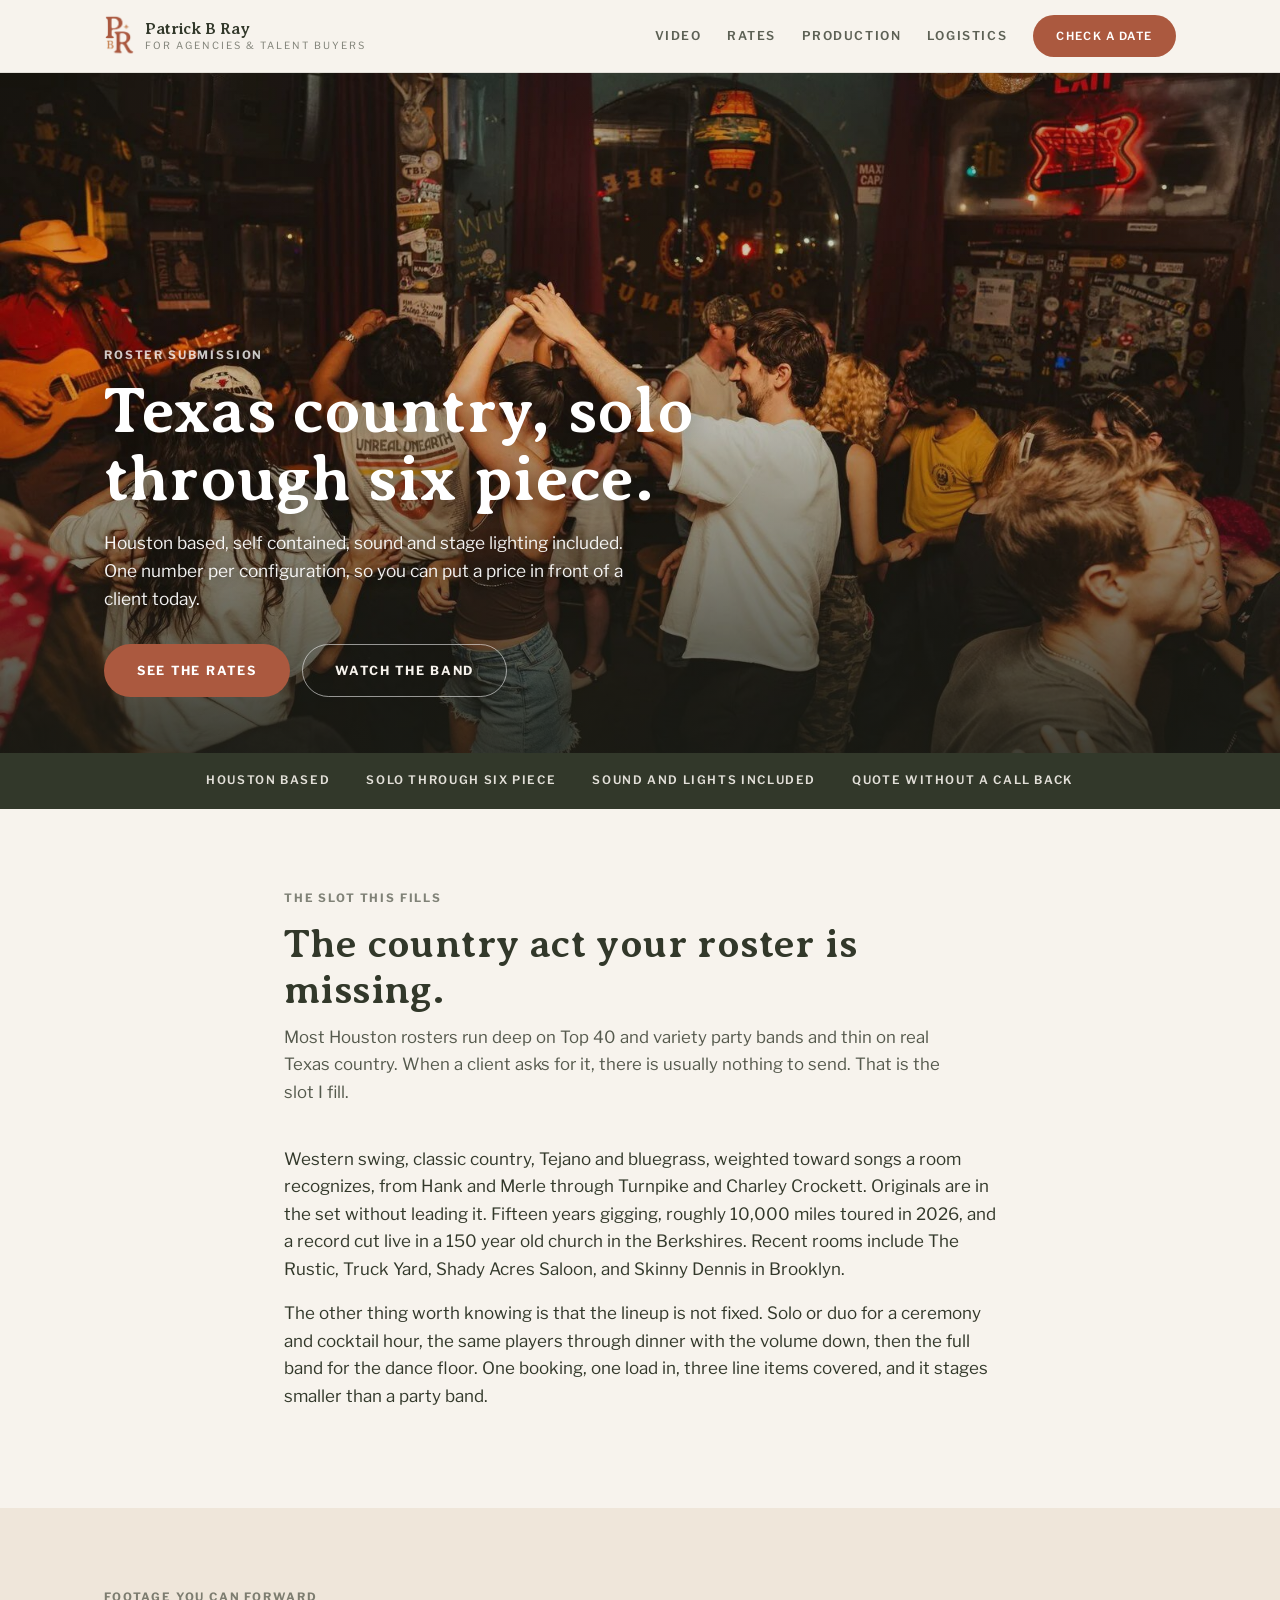
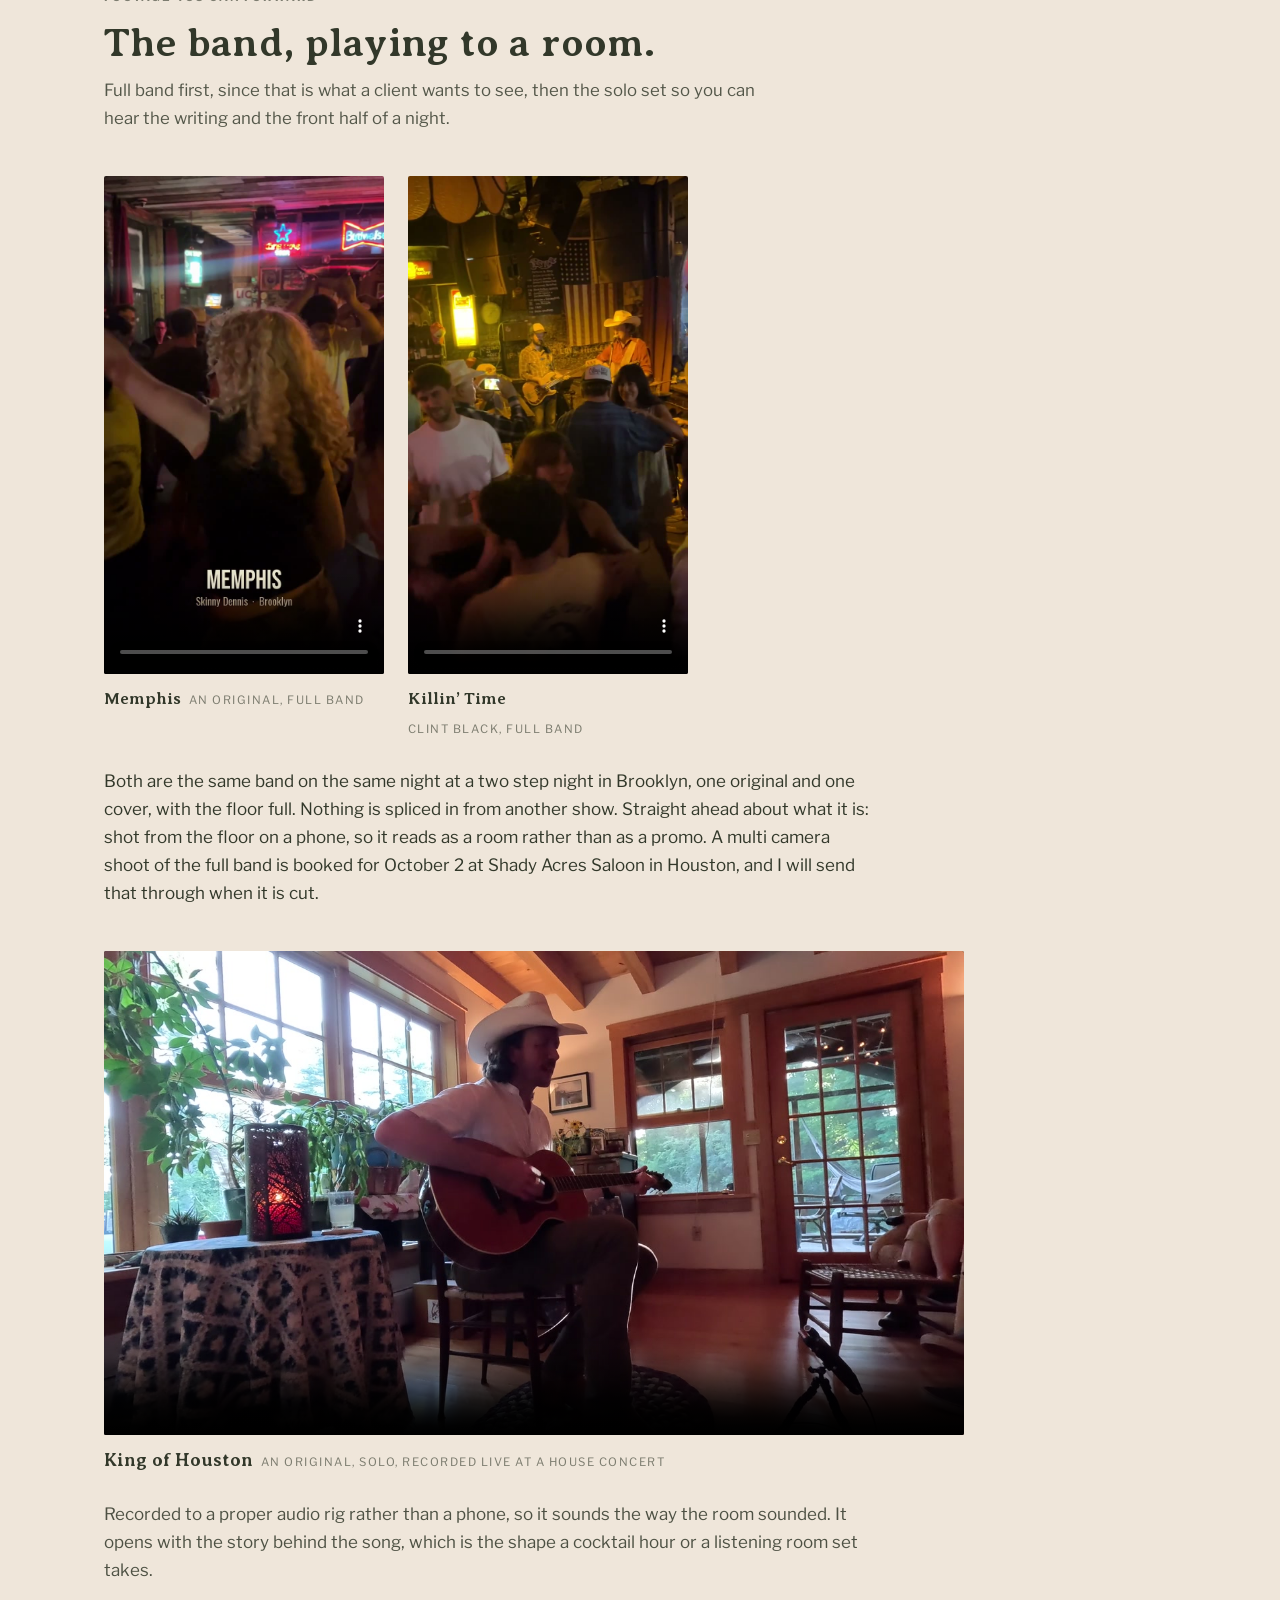
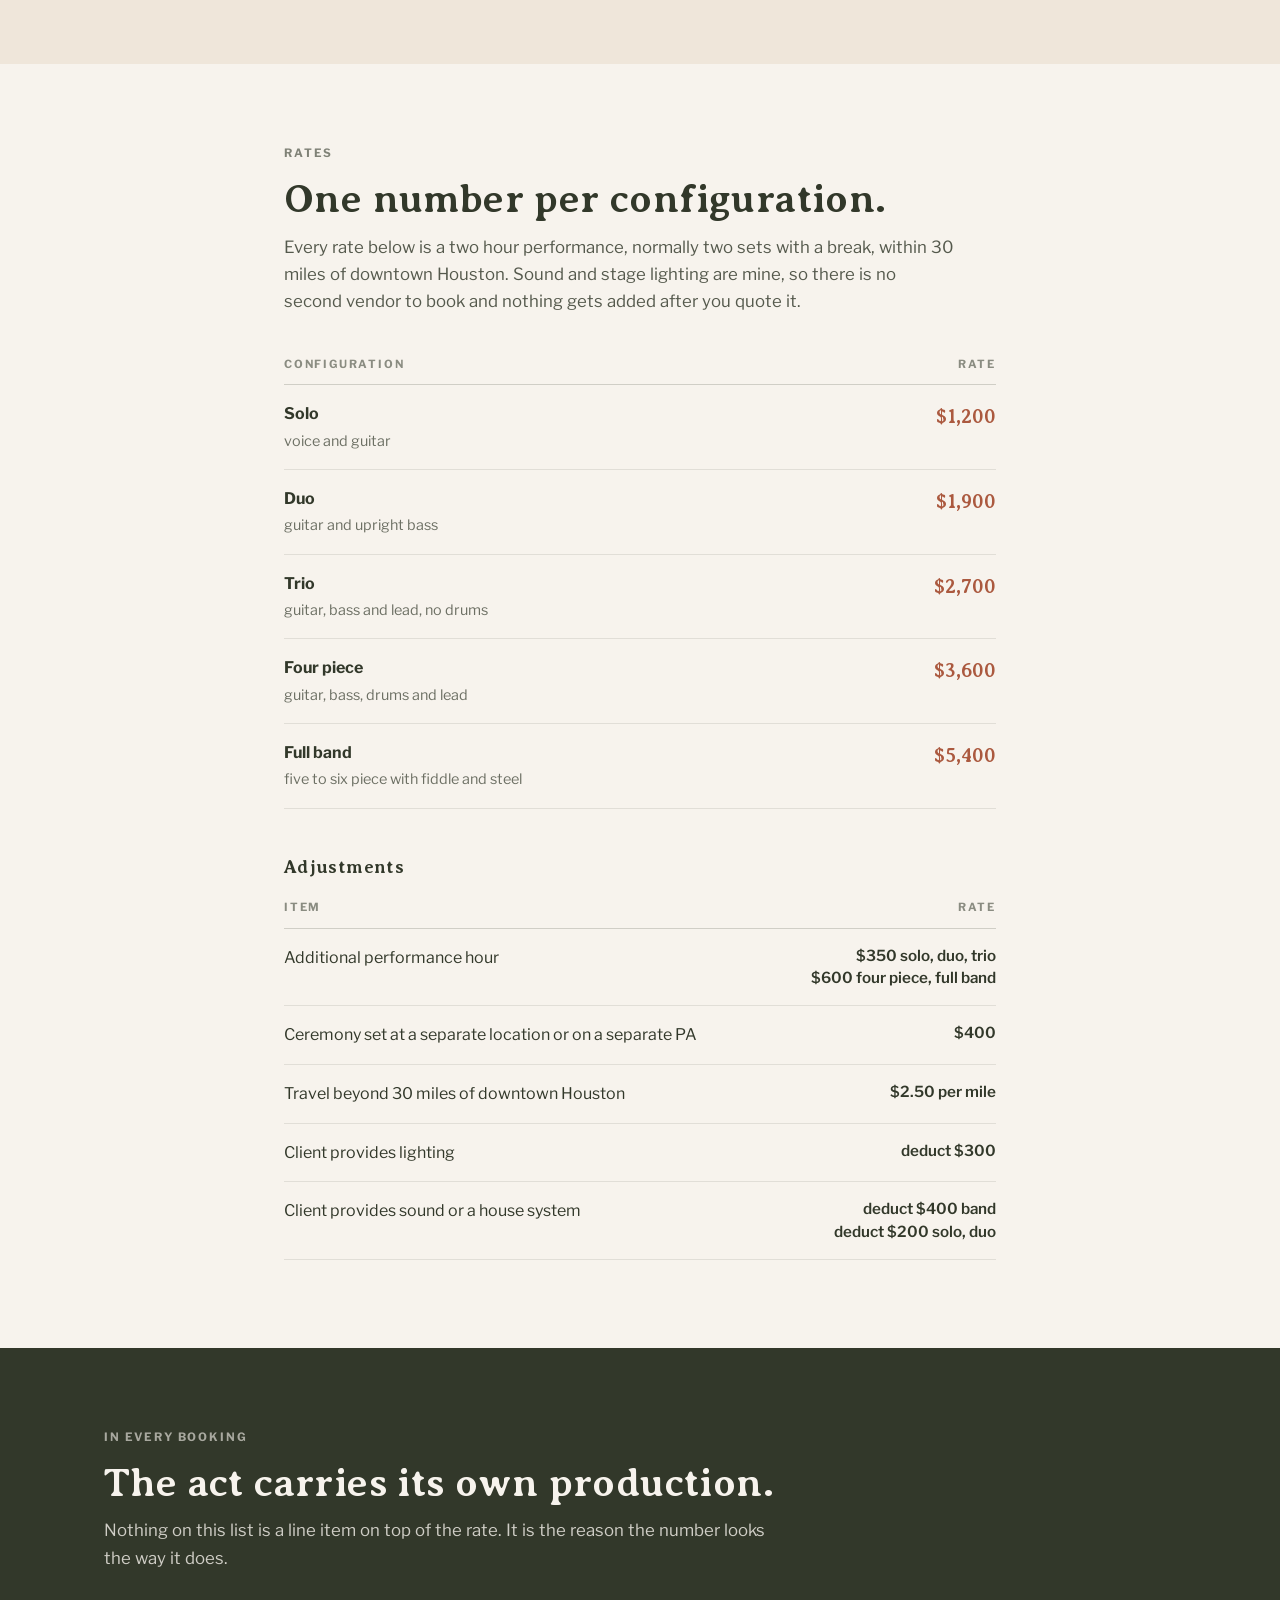
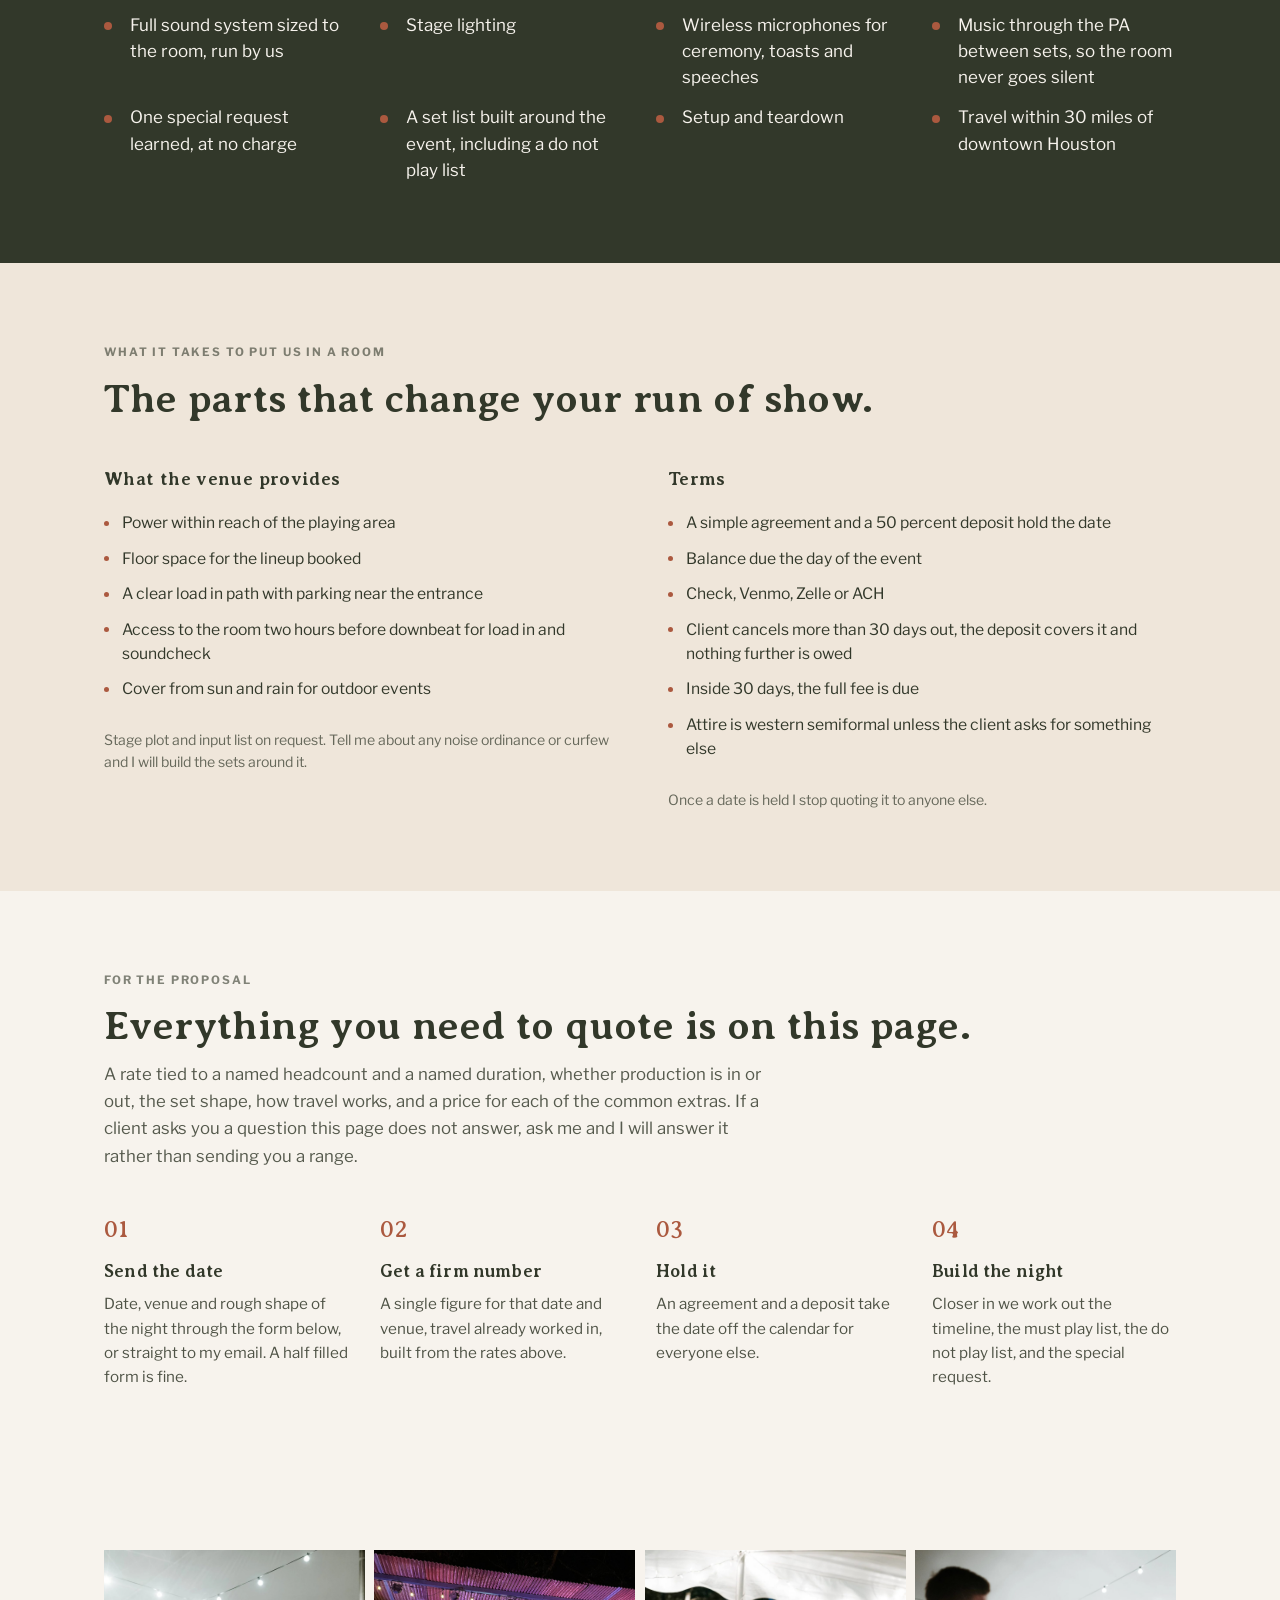
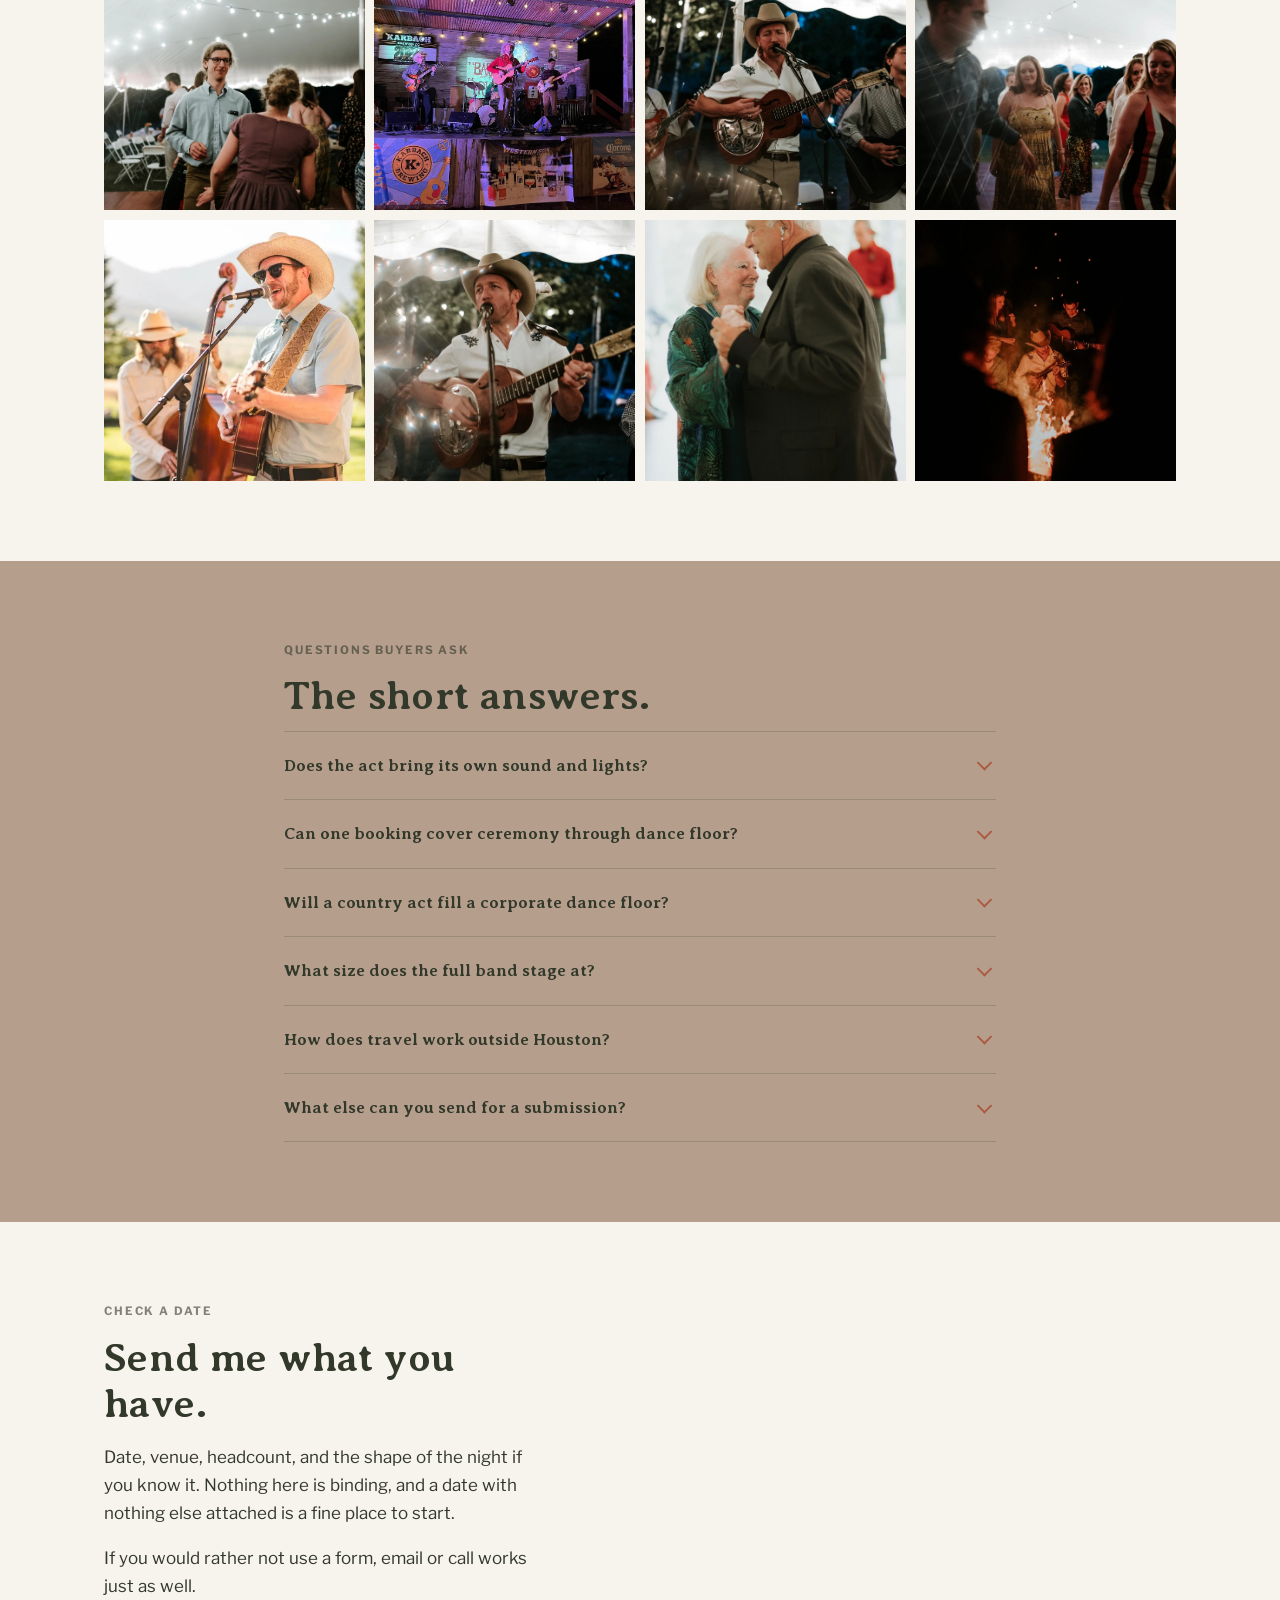
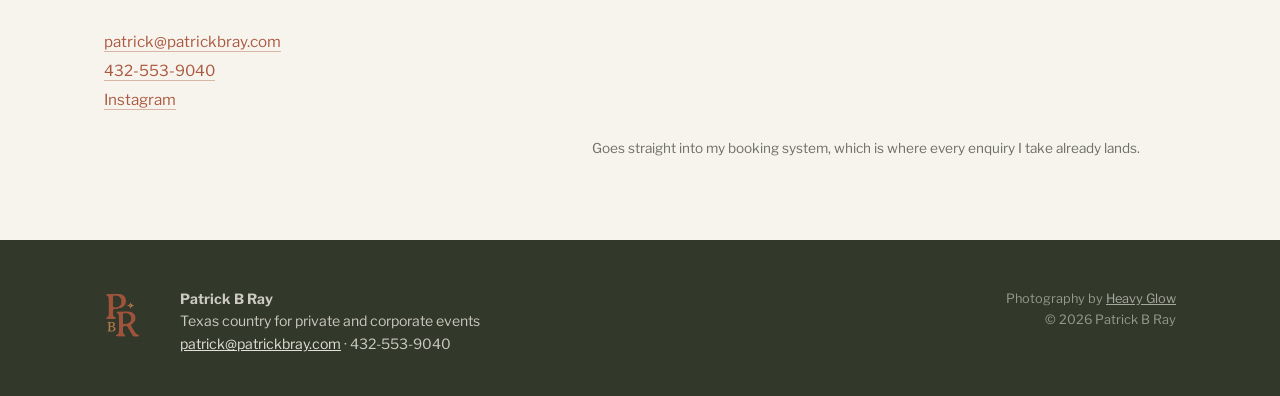
==== commit c0b52a6d: "Remove the rate-note line from /roster at Patrick's direction" ====
--- a/roster/index.html
+++ b/roster/index.html
@@ -135,8 +135,6 @@
       </tbody>
     </table>
 
-    <p class="rate-note">These are my rates to you. What you put in front of your client is your business.</p>
-
     <h3 class="sub-title">Adjustments</h3>
 
     <table class="rate-table rate-table--adj">
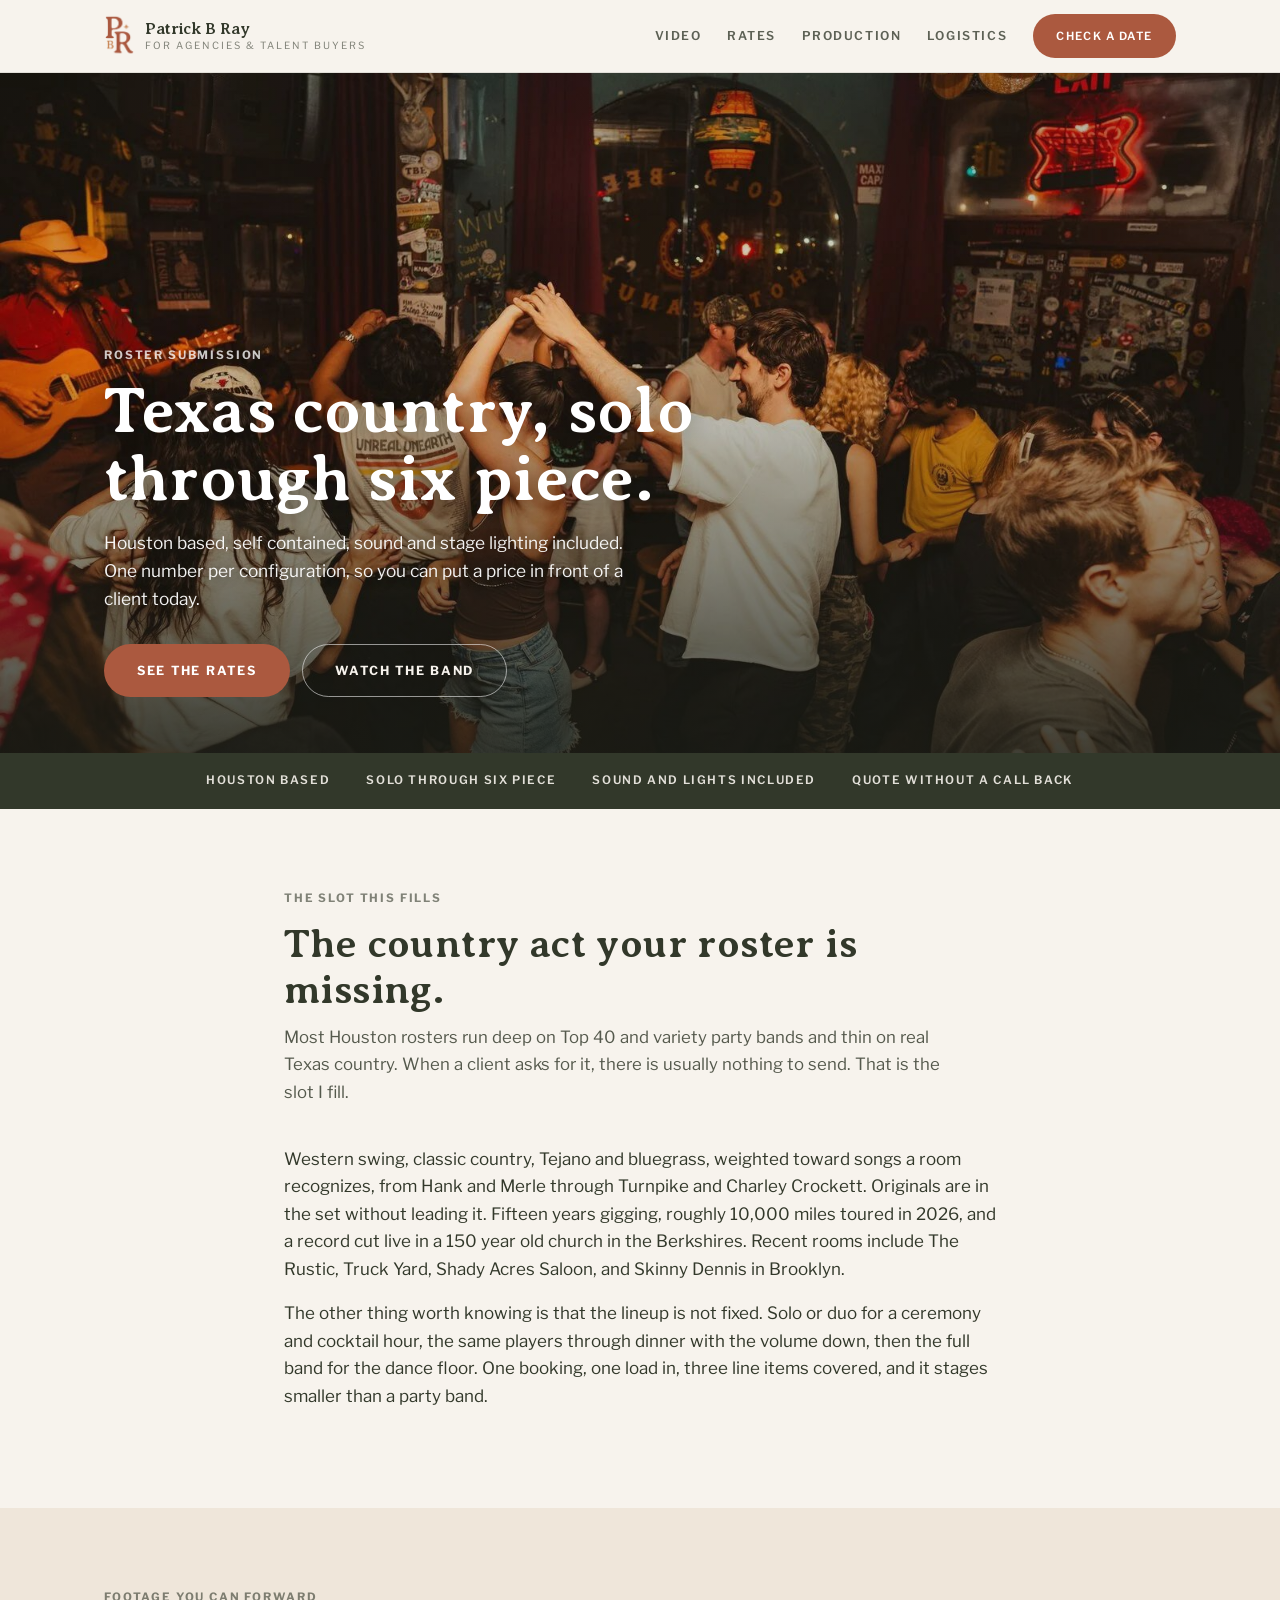
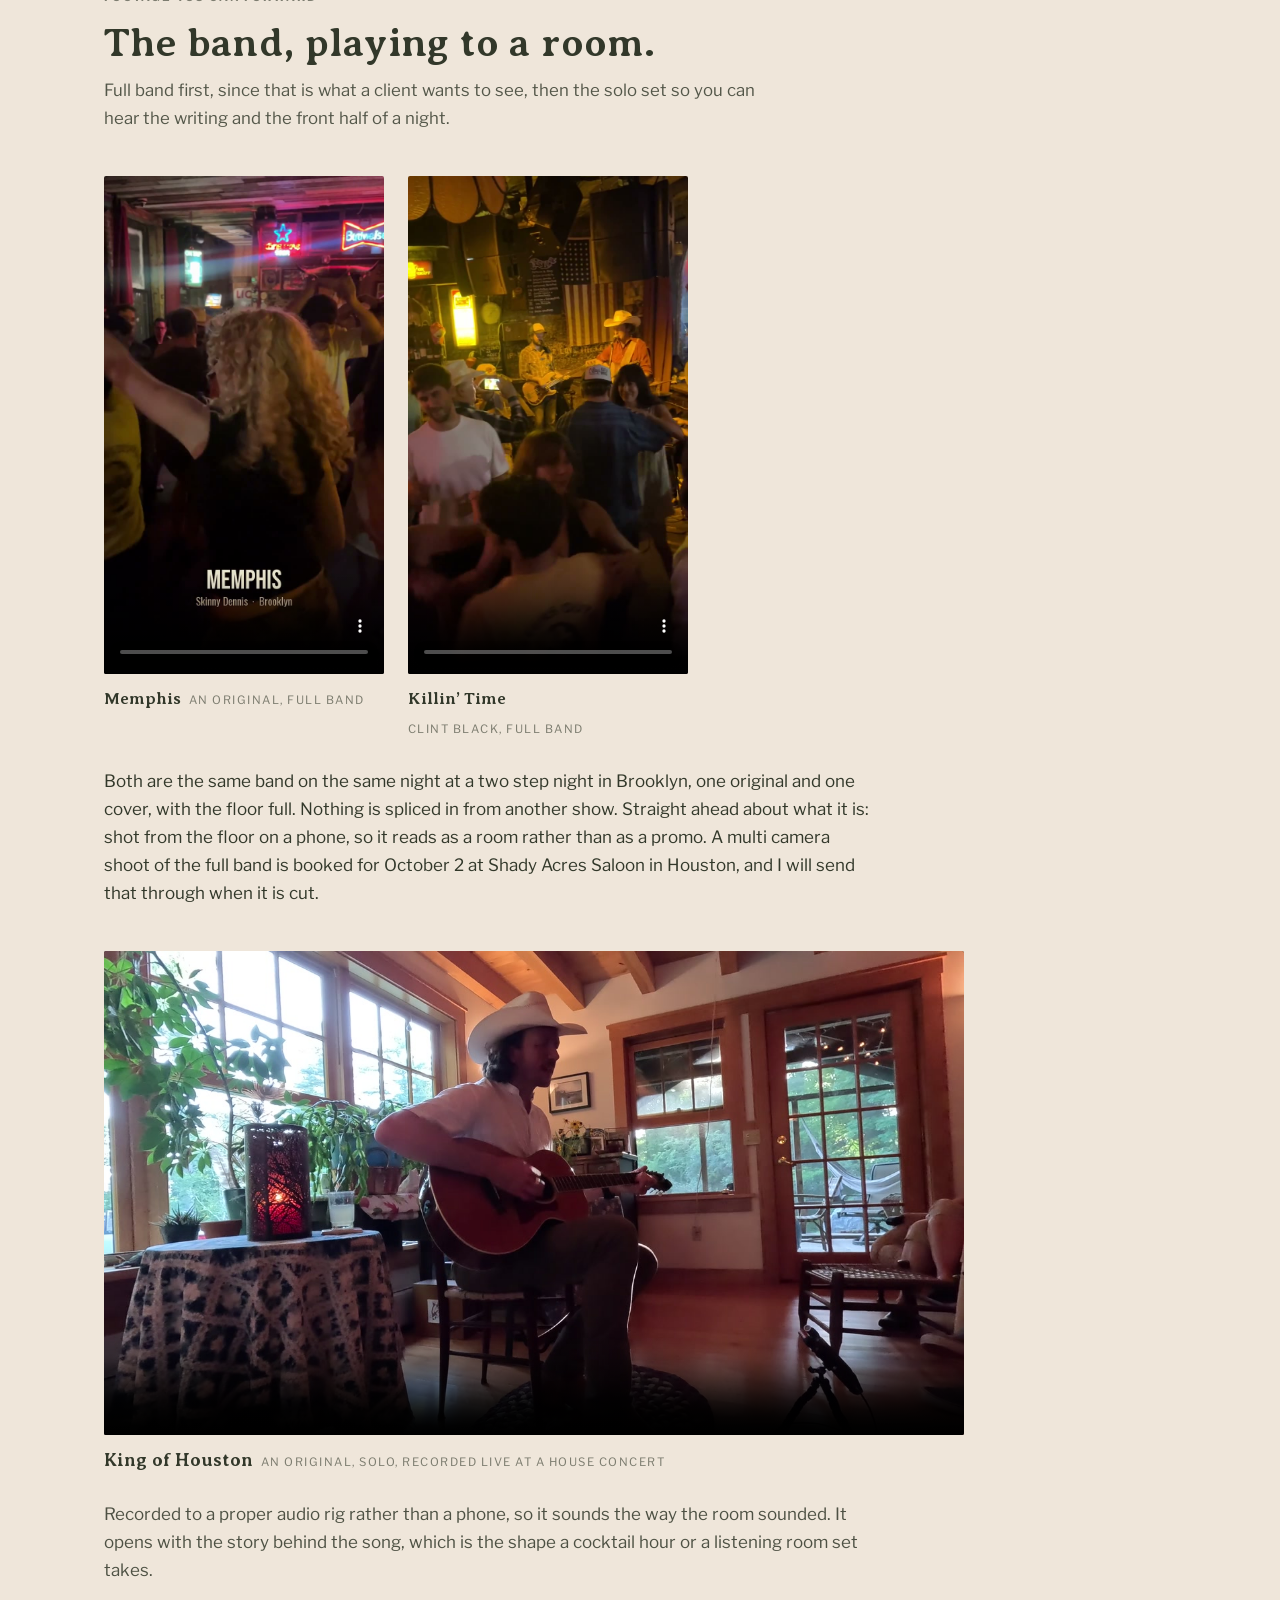
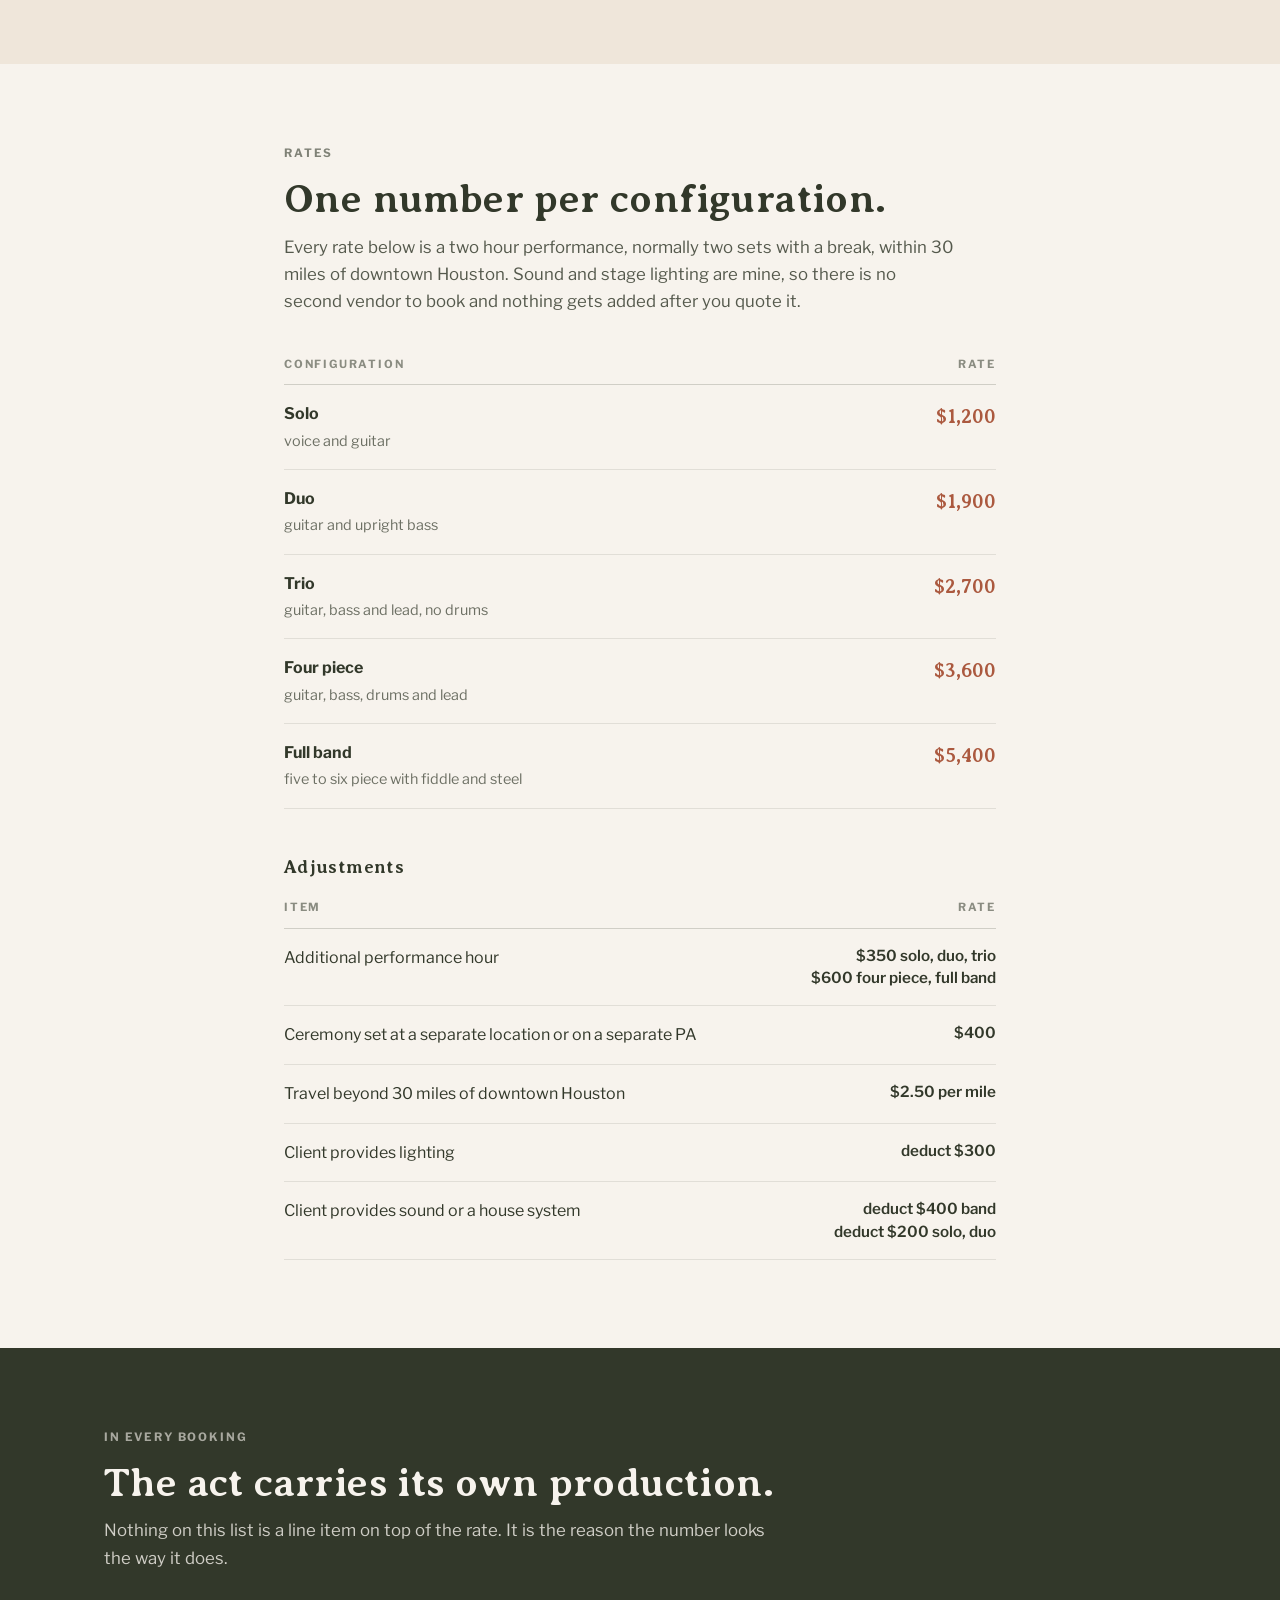
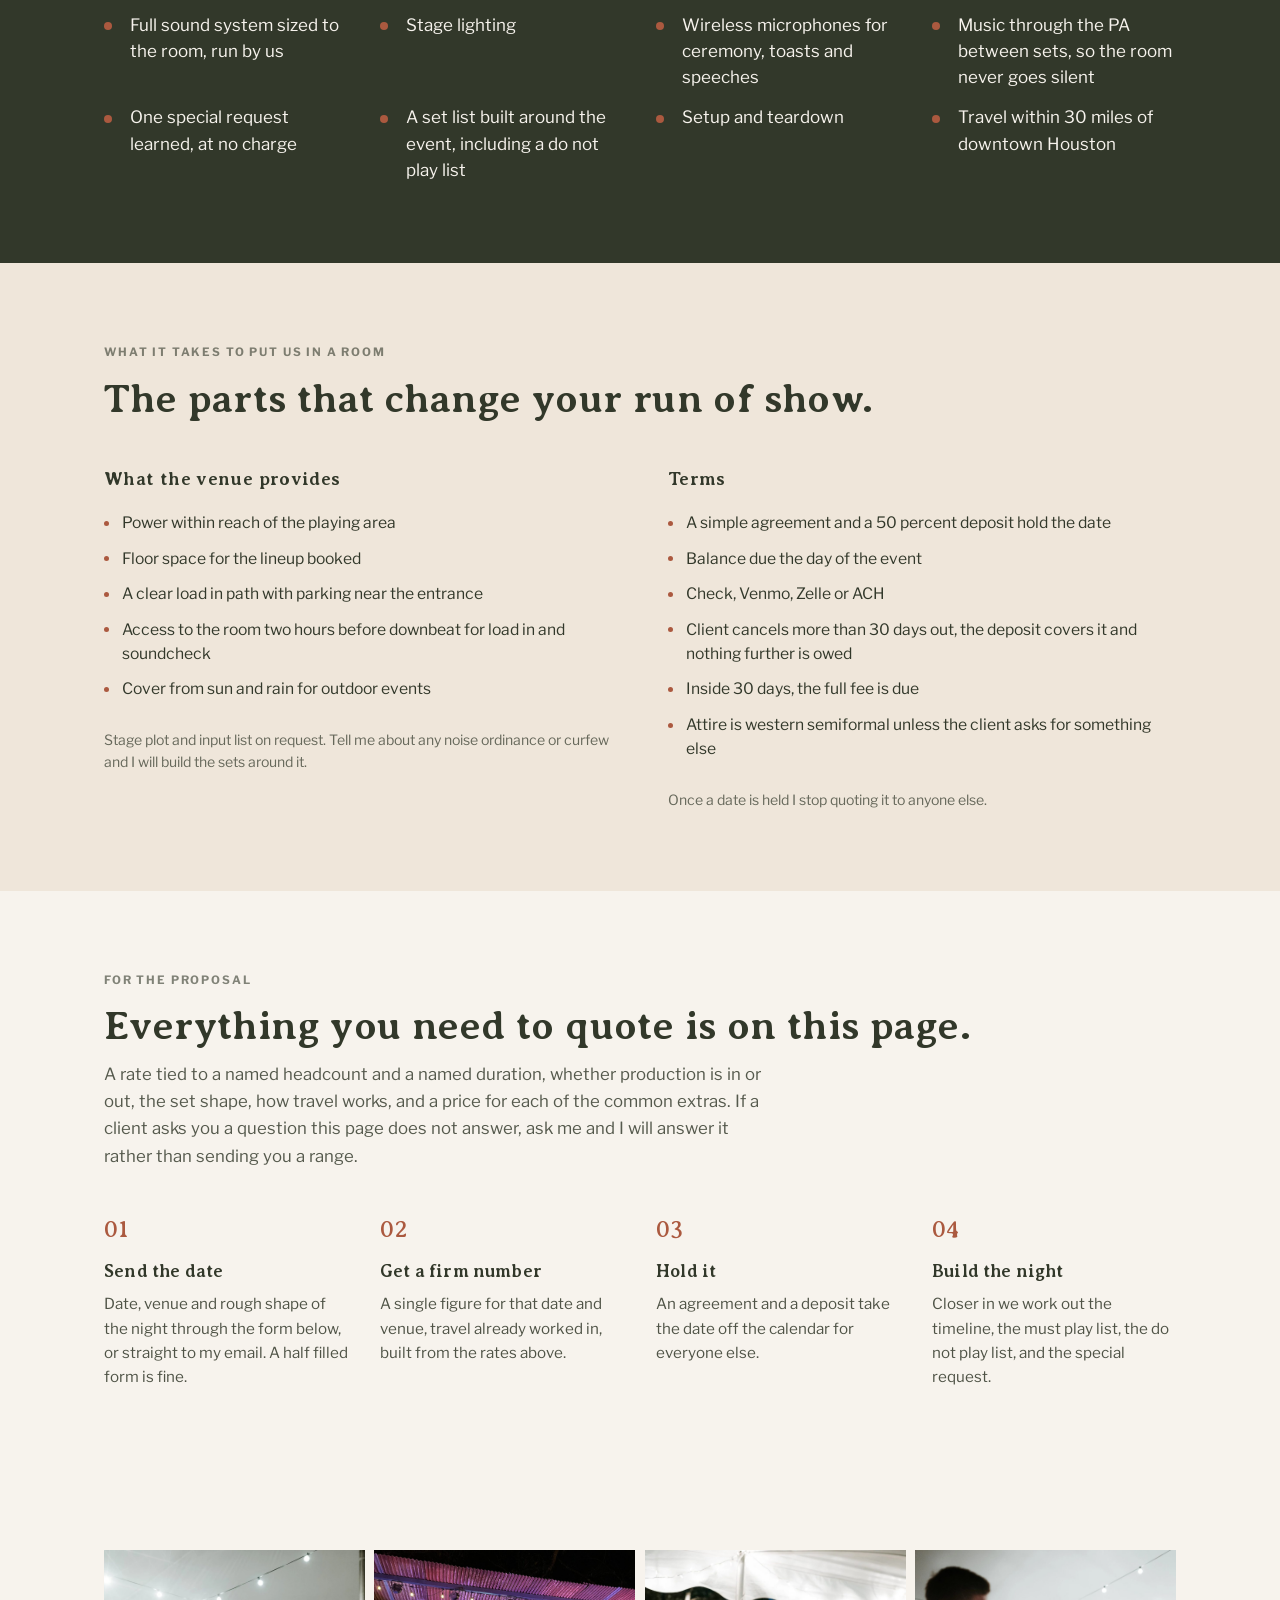
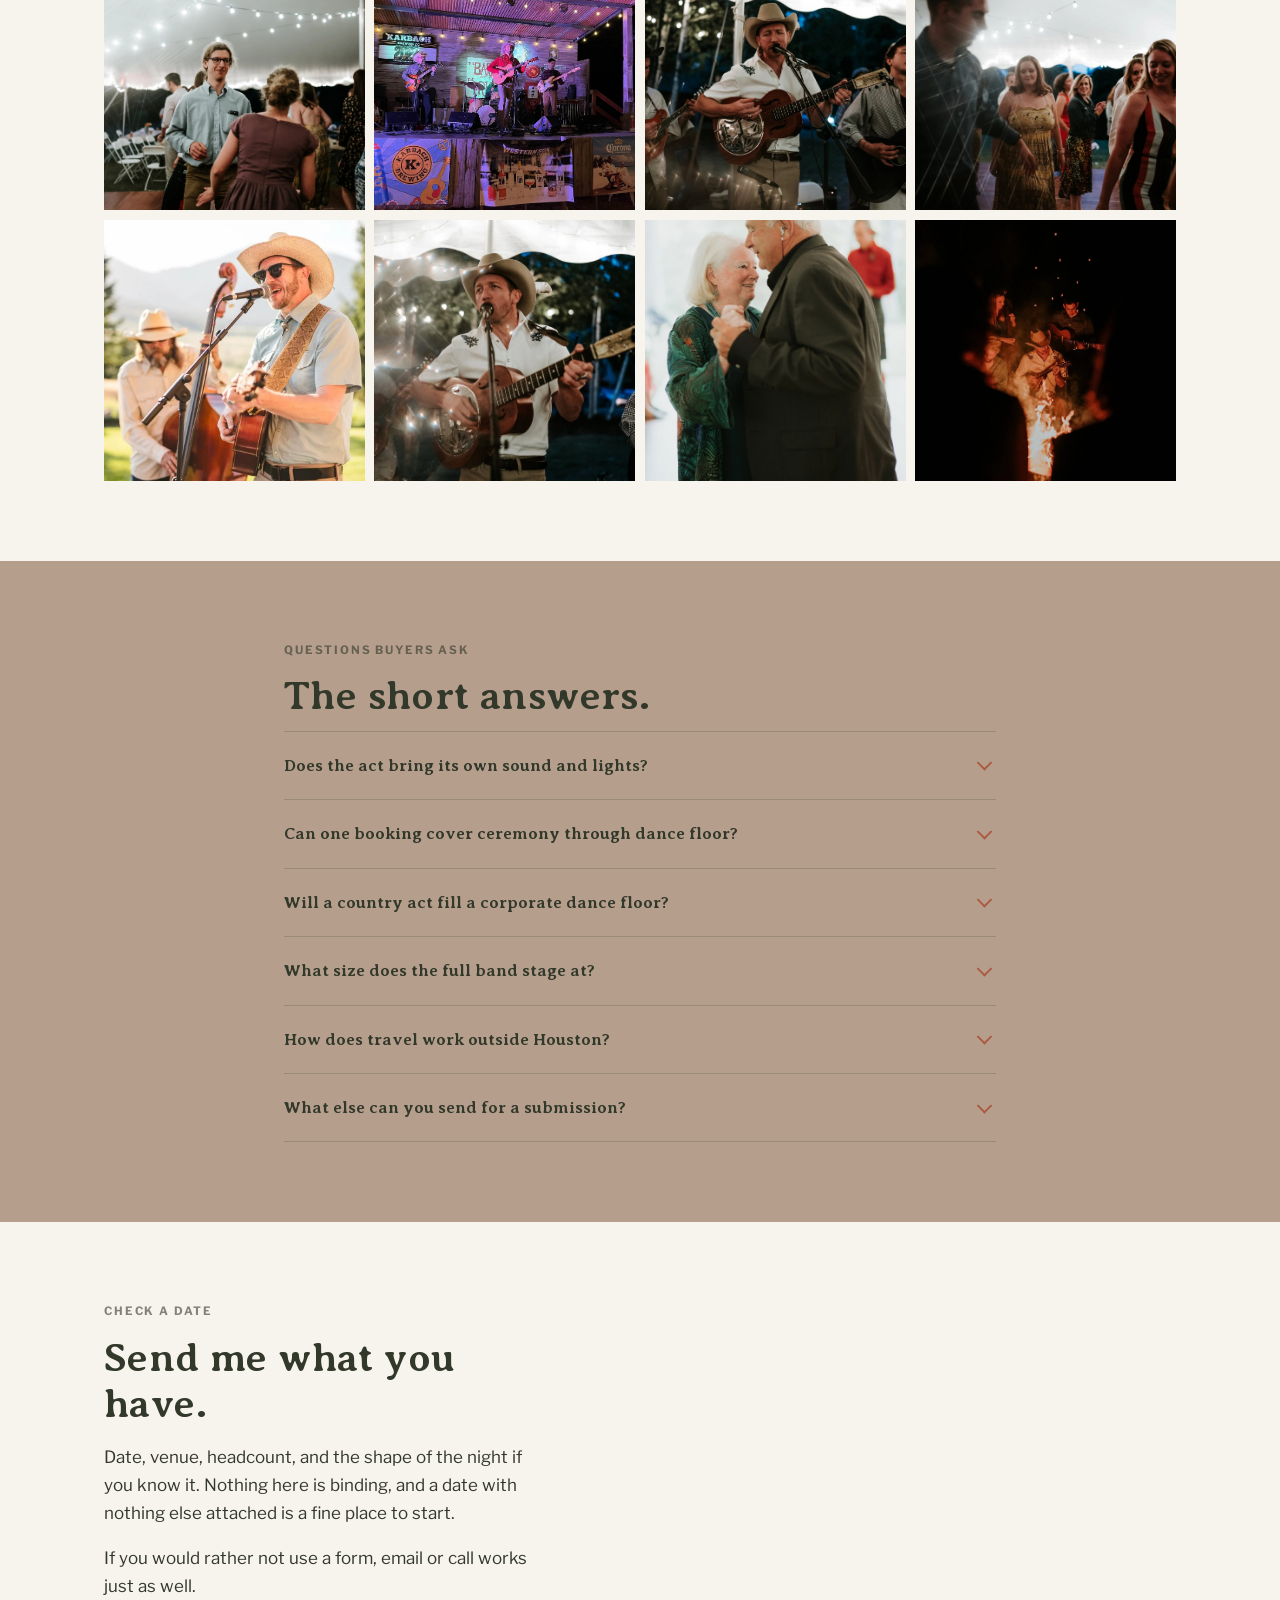
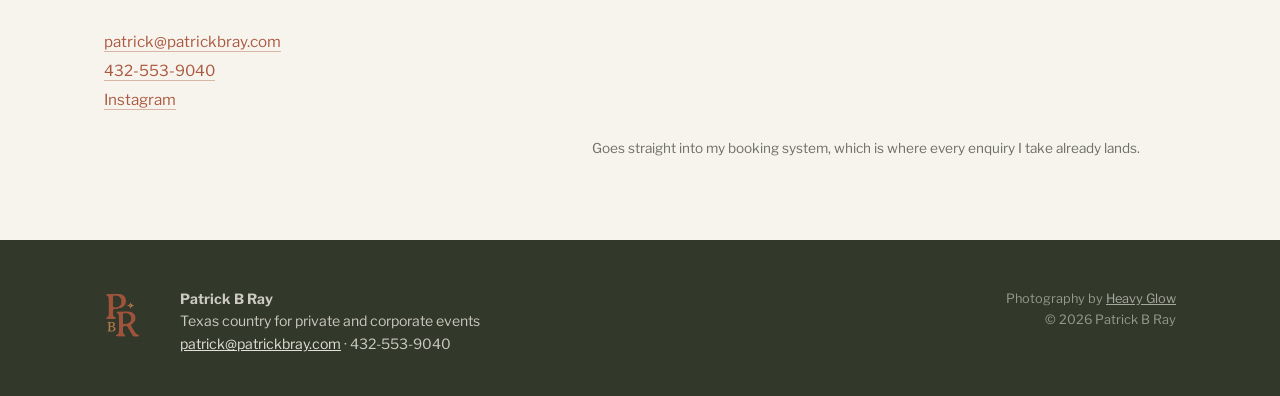
==== commit c298fb72: "Point the Instagram links at the music account The site linked instagram.com/patrickbray/, which is " ====
--- a/roster/index.html
+++ b/roster/index.html
@@ -304,7 +304,7 @@
       <div class="book__contact">
         <a href="mailto:patrick@patrickbray.com">patrick@patrickbray.com</a><br>
         <a href="tel:+14325539040">432-553-9040</a><br>
-        <a href="https://www.instagram.com/patrickbray/" rel="noopener">Instagram</a>
+        <a href="https://www.instagram.com/patrick_b_ray/" rel="noopener">Instagram</a>
       </div>
     </div>
 
--- a/assets/css/site.css
+++ b/assets/css/site.css
@@ -134,7 +134,7 @@
   display:flex;align-items:center;gap:1.25rem;
   min-height:4.5rem;
 }
-.brand{display:flex;align-items:center;gap:.7rem;text-decoration:none;color:var(--olive);margin-right:auto;}
+.brand{display:flex;align-items:center;gap:.7rem;text-decoration:none;color:var(--olive);margin-right:auto;min-height:2.75rem;}
 .brand img{width:30px;height:auto;}
 .brand__text{display:flex;flex-direction:column;line-height:1.05;}
 .brand__name{font-family:var(--serif);font-weight:700;font-size:1rem;}
@@ -148,9 +148,38 @@
 }
 .site-nav a:hover{opacity:1;color:var(--rust);}
 .site-nav .btn{font-size:.7rem;padding:.7rem 1.4rem;opacity:1;color:#fff;}
+/* The header CTA is the only tap target up there, so give it the full
+   44px rather than the 41px the padding alone worked out to. */
+.site-nav .btn{display:inline-flex;align-items:center;min-height:2.75rem;}
 
 @media (max-width:860px){
   .site-nav a:not(.btn){display:none;}
+}
+
+/* Below this the brand and the header CTA are the only things left, and
+   both were wrapping onto a second line. Keep each on one line and let
+   the type tighten instead. */
+@media (max-width:560px){
+  .site-header__inner{gap:.75rem;}
+  .brand{gap:.5rem;}
+  .brand img{width:26px;}
+  .brand__name{white-space:nowrap;}
+  .brand__sub{white-space:nowrap;letter-spacing:.16em;}
+  .site-nav .btn{
+    white-space:nowrap;
+    font-size:.64rem;
+    letter-spacing:.1em;
+    padding:.7rem 1rem;
+  }
+}
+
+/* At the narrow end the brand still wanted more width than the row could
+   give it and spilled over the CTA. Tighten the lockup instead. */
+@media (max-width:400px){
+  .brand img{width:23px;}
+  .brand__name{font-size:.85rem;}
+  .brand__sub{font-size:.5rem;letter-spacing:.05em;}
+  .site-nav .btn{font-size:.58rem;padding:.65rem .7rem;}
 }
 
 /* ---------- hero ---------- */
@@ -204,8 +233,8 @@
 
 .listen__intro{margin-bottom:2.75rem;}
 
-/* The landscape house-concert cut leads: proper audio, and it is the only
-   piece here where he is clearly visible and audible on his own. */
+/* Landscape 16:9 videos: the montage that leads the section and the
+   house-concert cut that closes it. */
 .feature-clip{margin:2.75rem 0 1.5rem;max-width:860px;}
 .feature-clip video{
   width:100%;
@@ -239,6 +268,13 @@
   line-height:1.65;
   opacity:.85;
 }
+
+/* The montage figure is followed straight by the clip pair, with no
+   paragraph between them, so the gap is set here rather than inherited
+   from whatever happens to sit in between. 2.75rem is the same block
+   rhythm .feature-clip uses above, and it beats the figure's 1.5rem
+   bottom margin, so the spacing is the value set here either way. */
+.feature-clip + .clips{margin-top:2.75rem;}
 
 /* Two vertical phone clips side by side, caption underneath. Capped so a
    9:16 video does not run the full height of a desktop screen. */
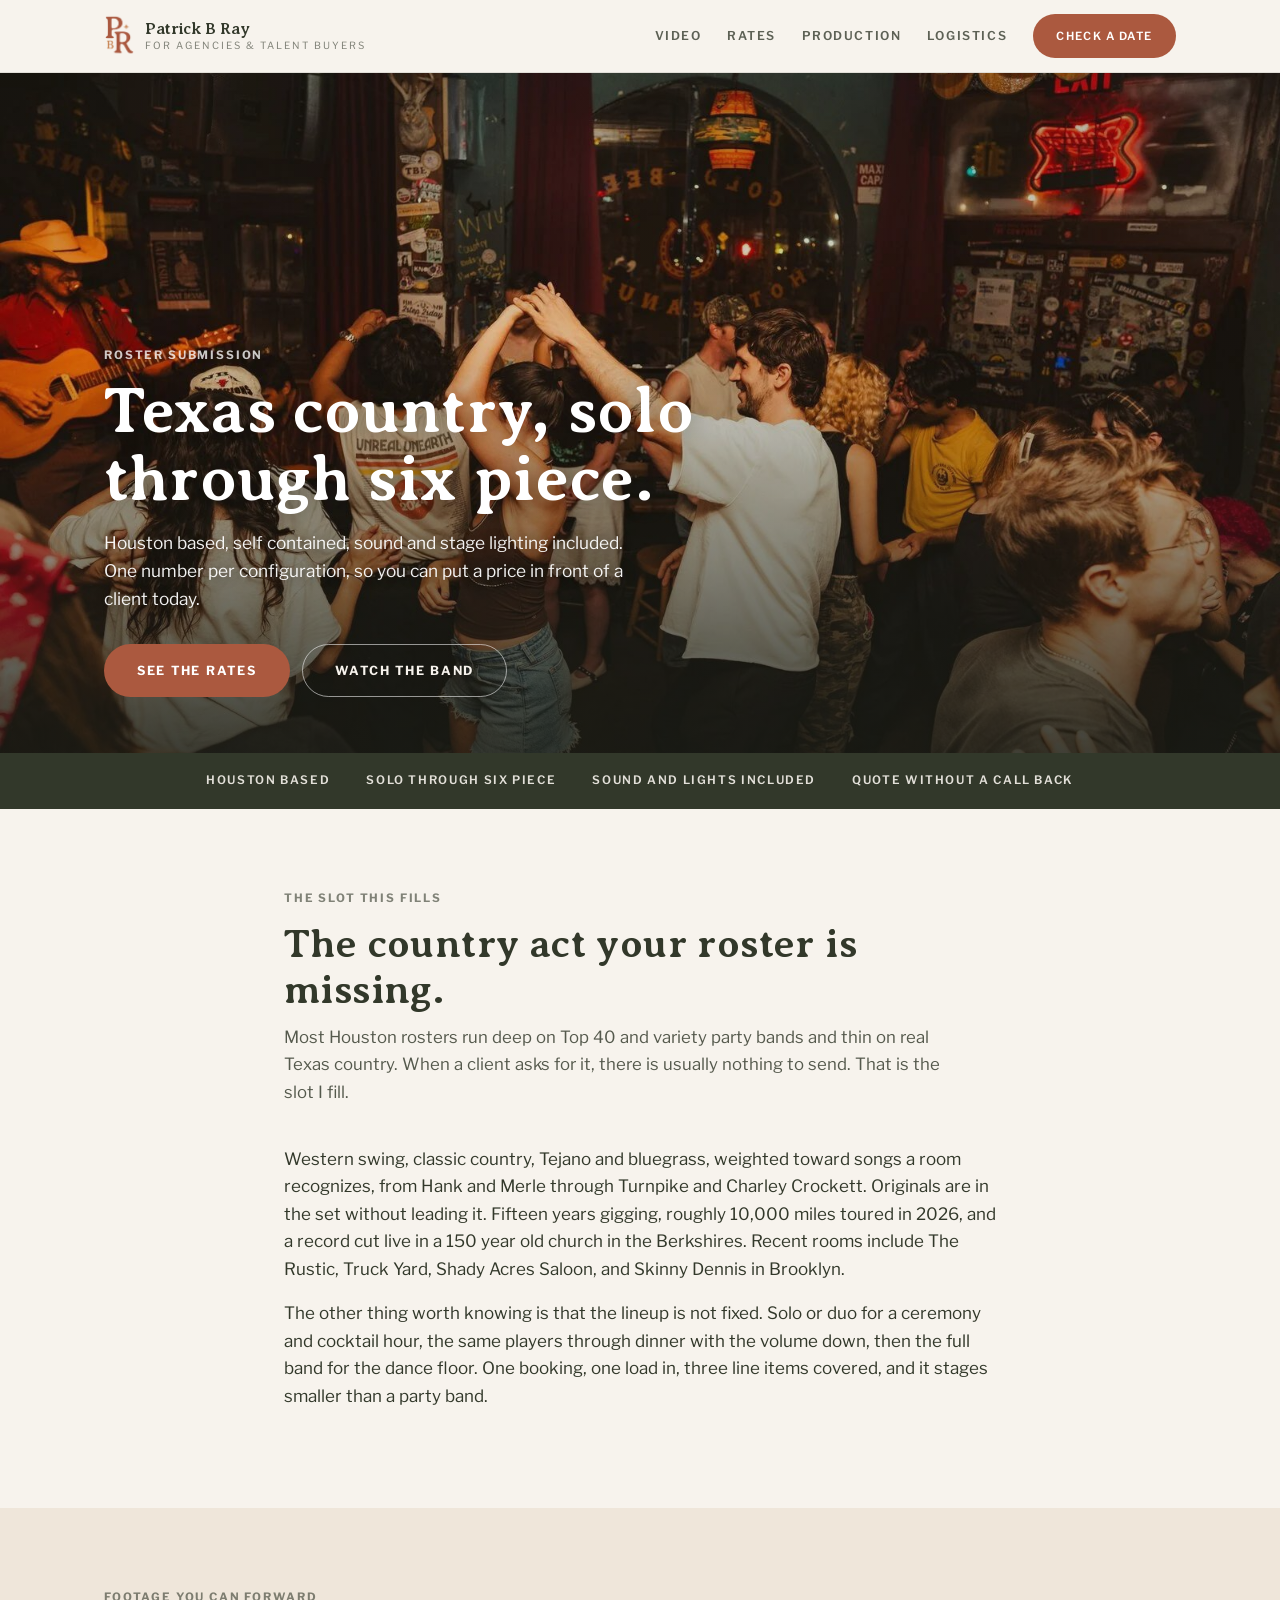
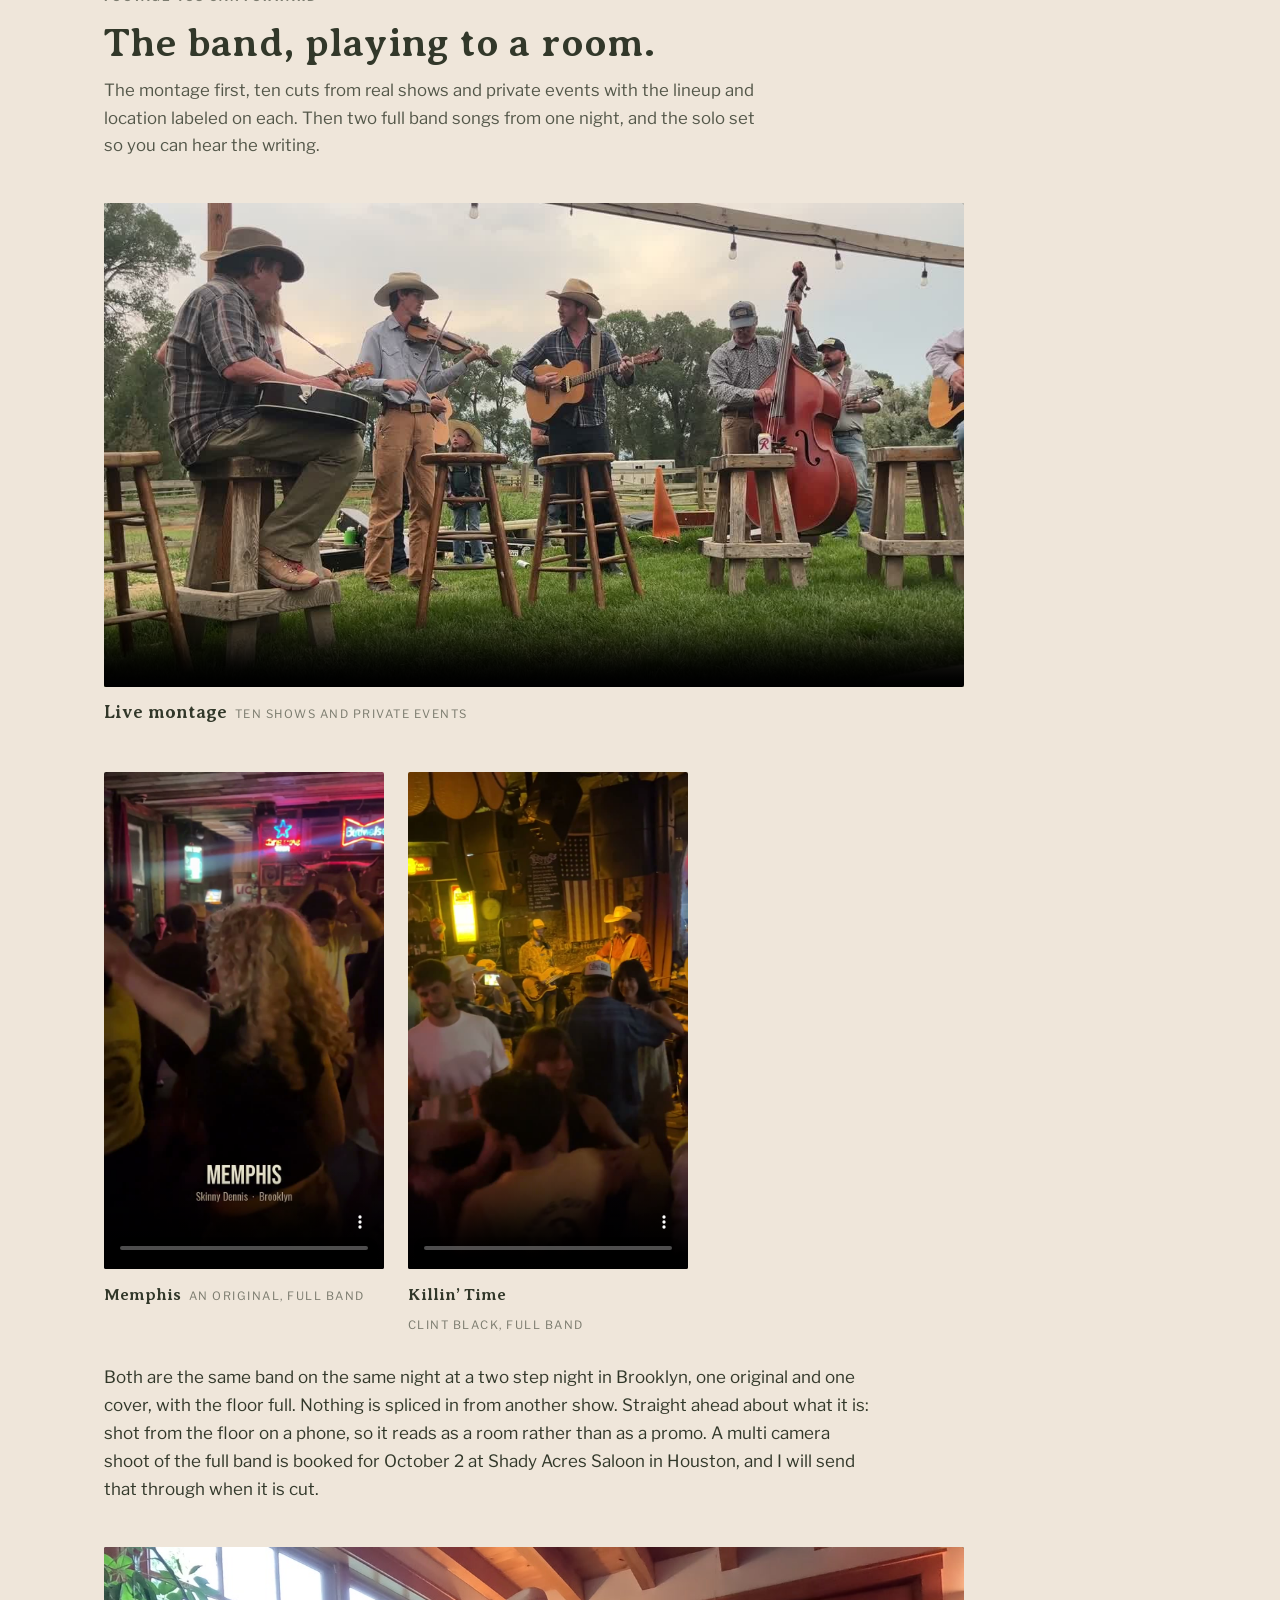
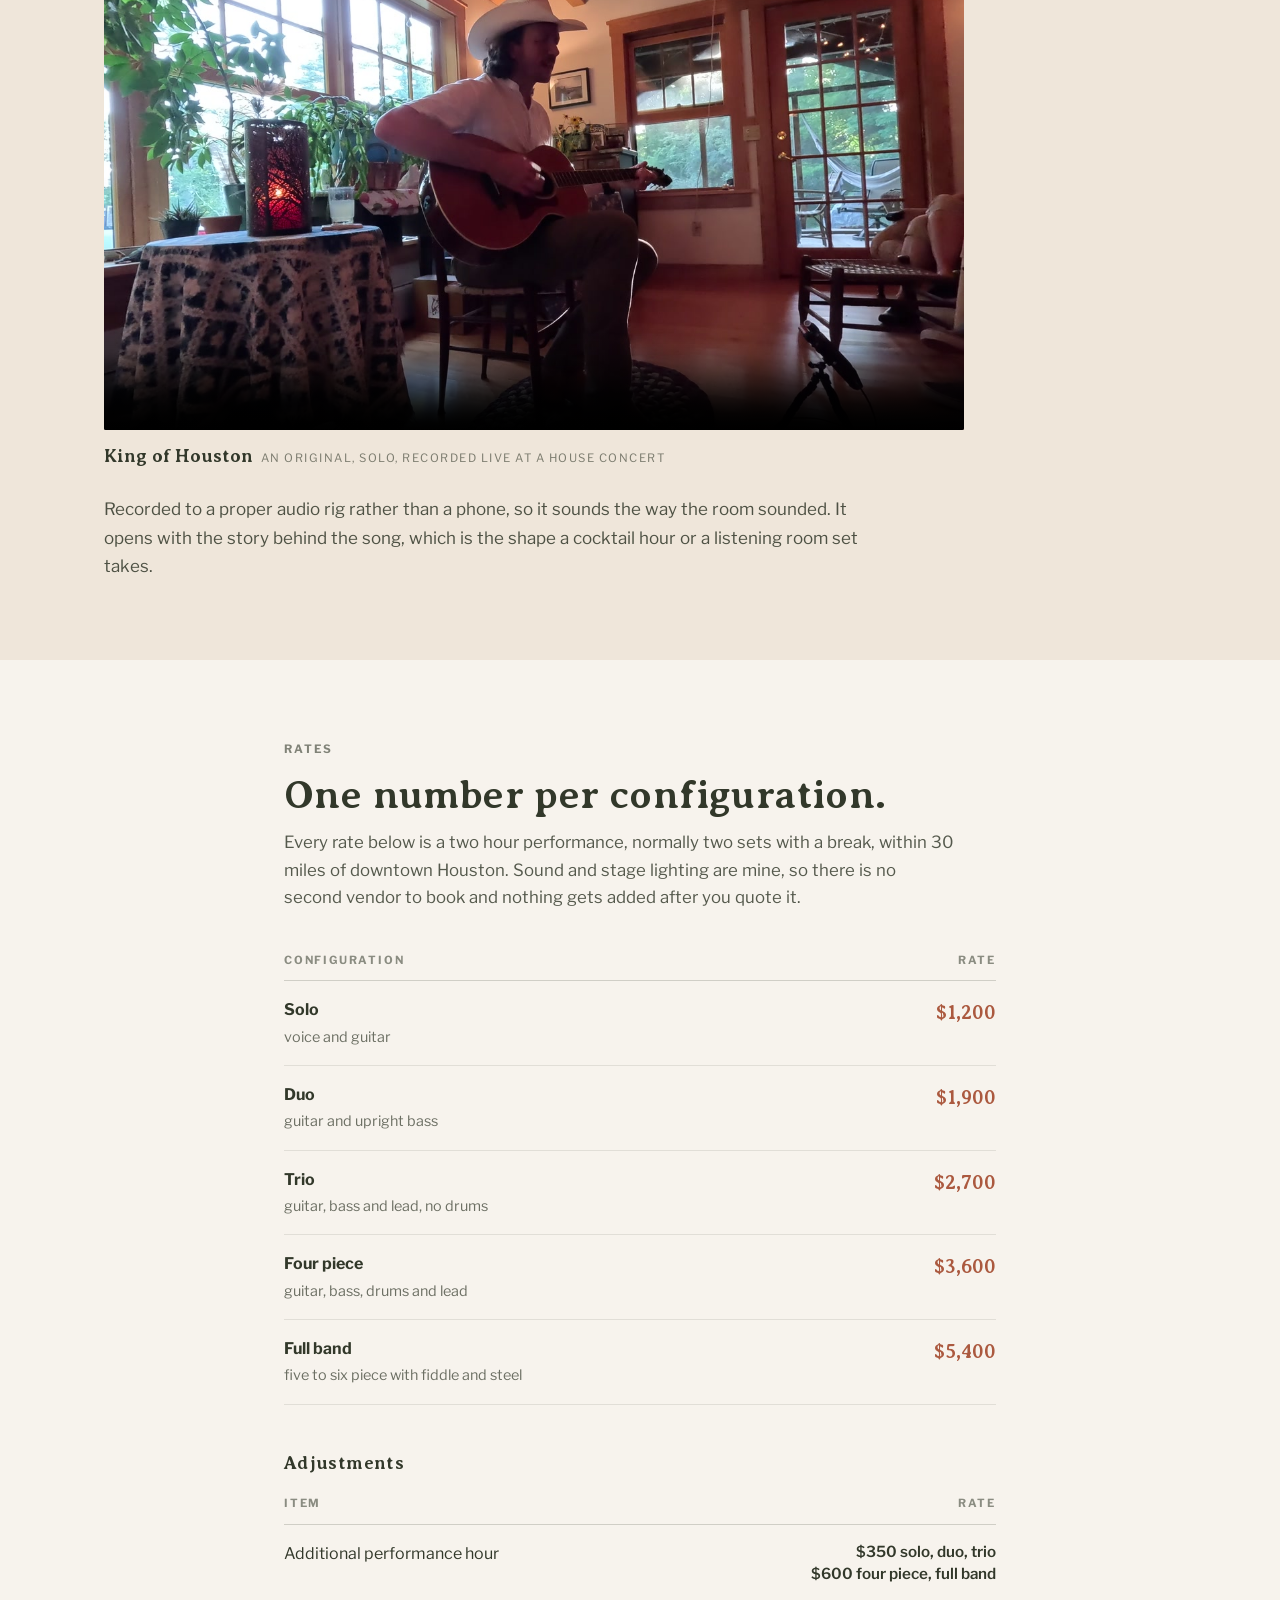
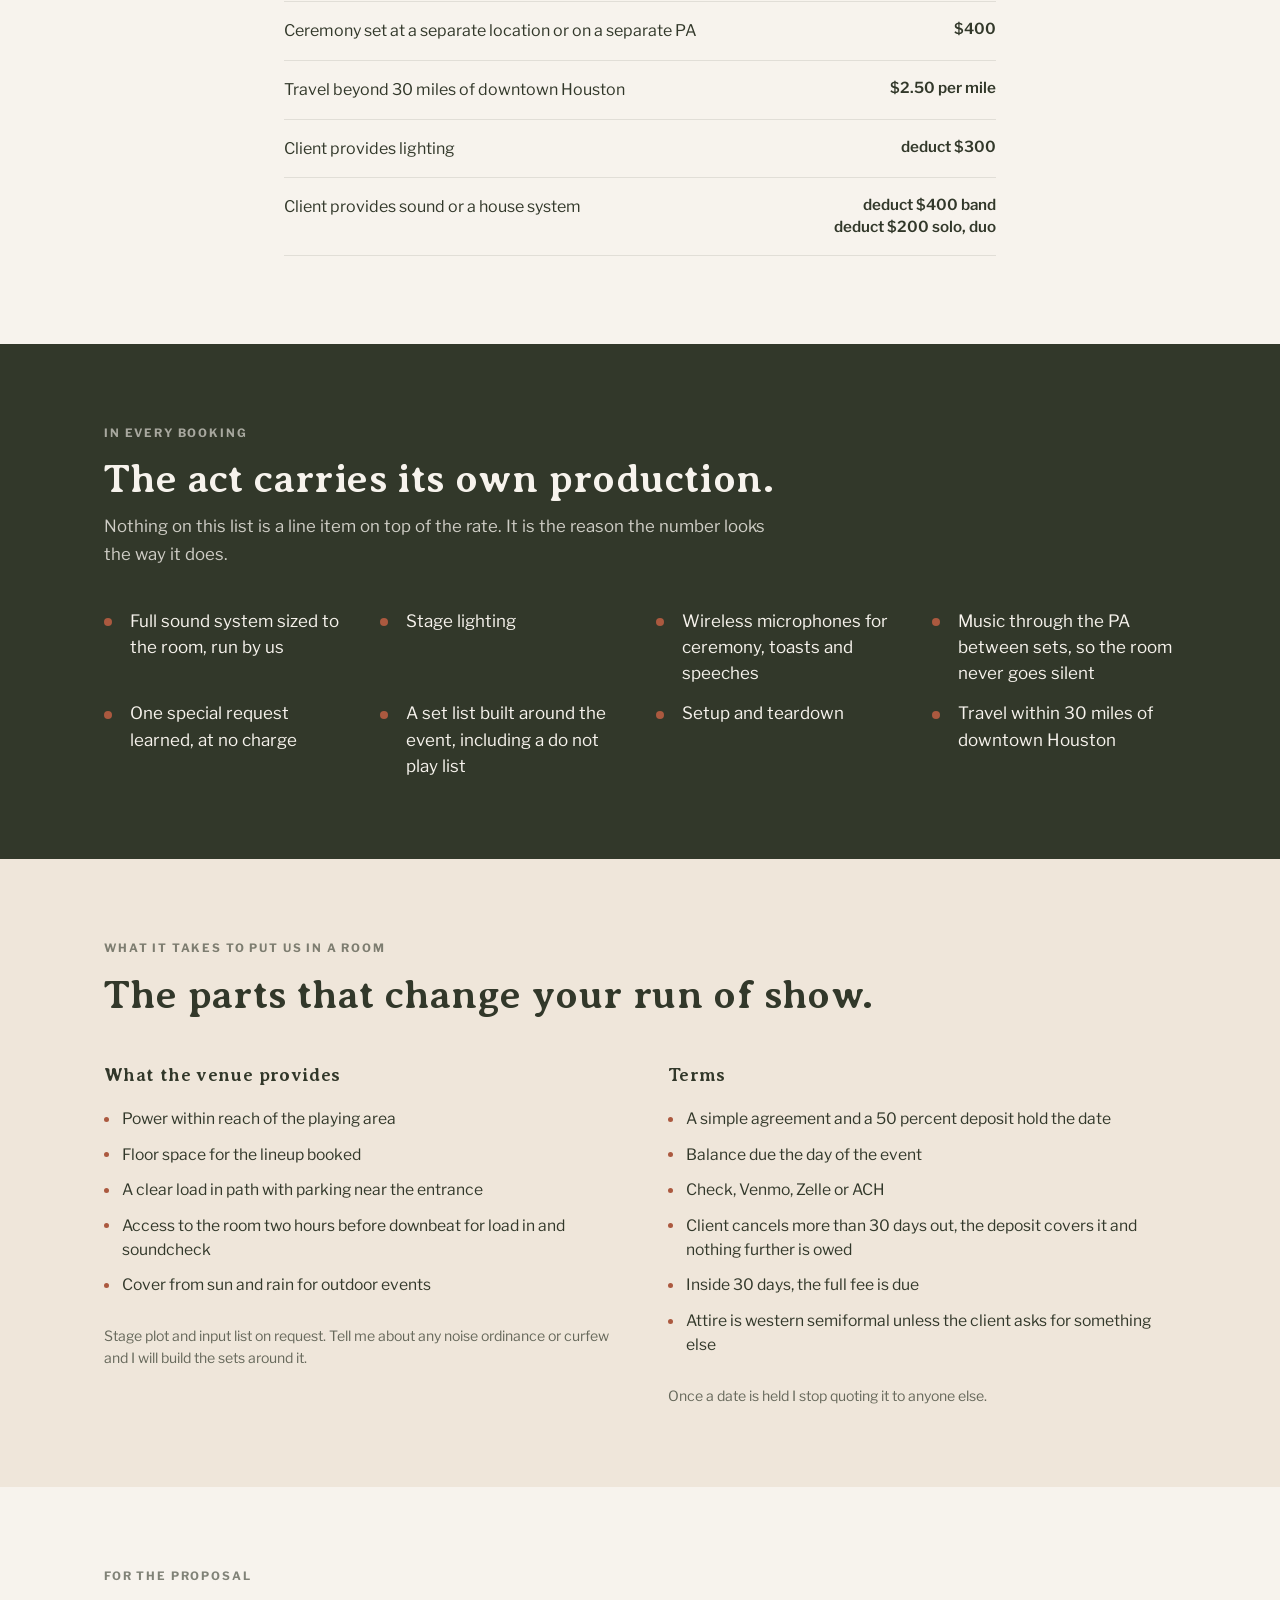
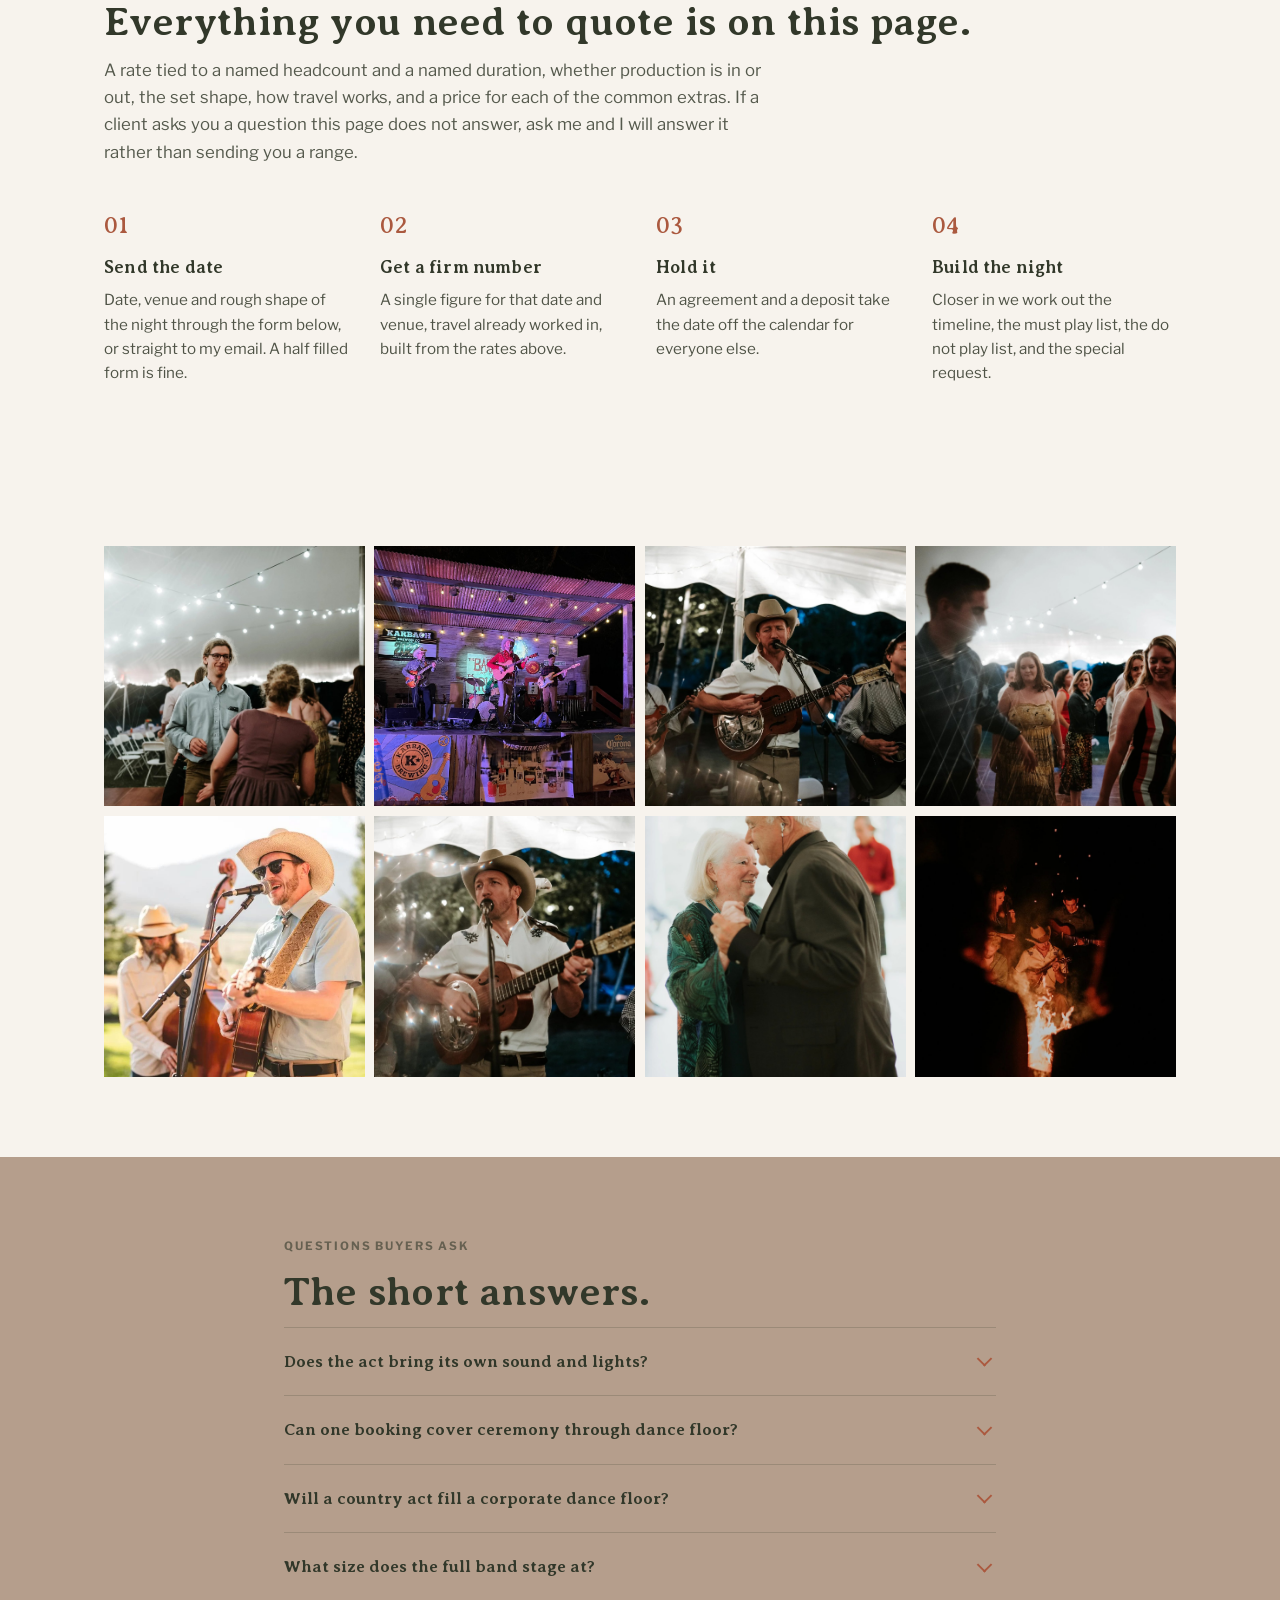
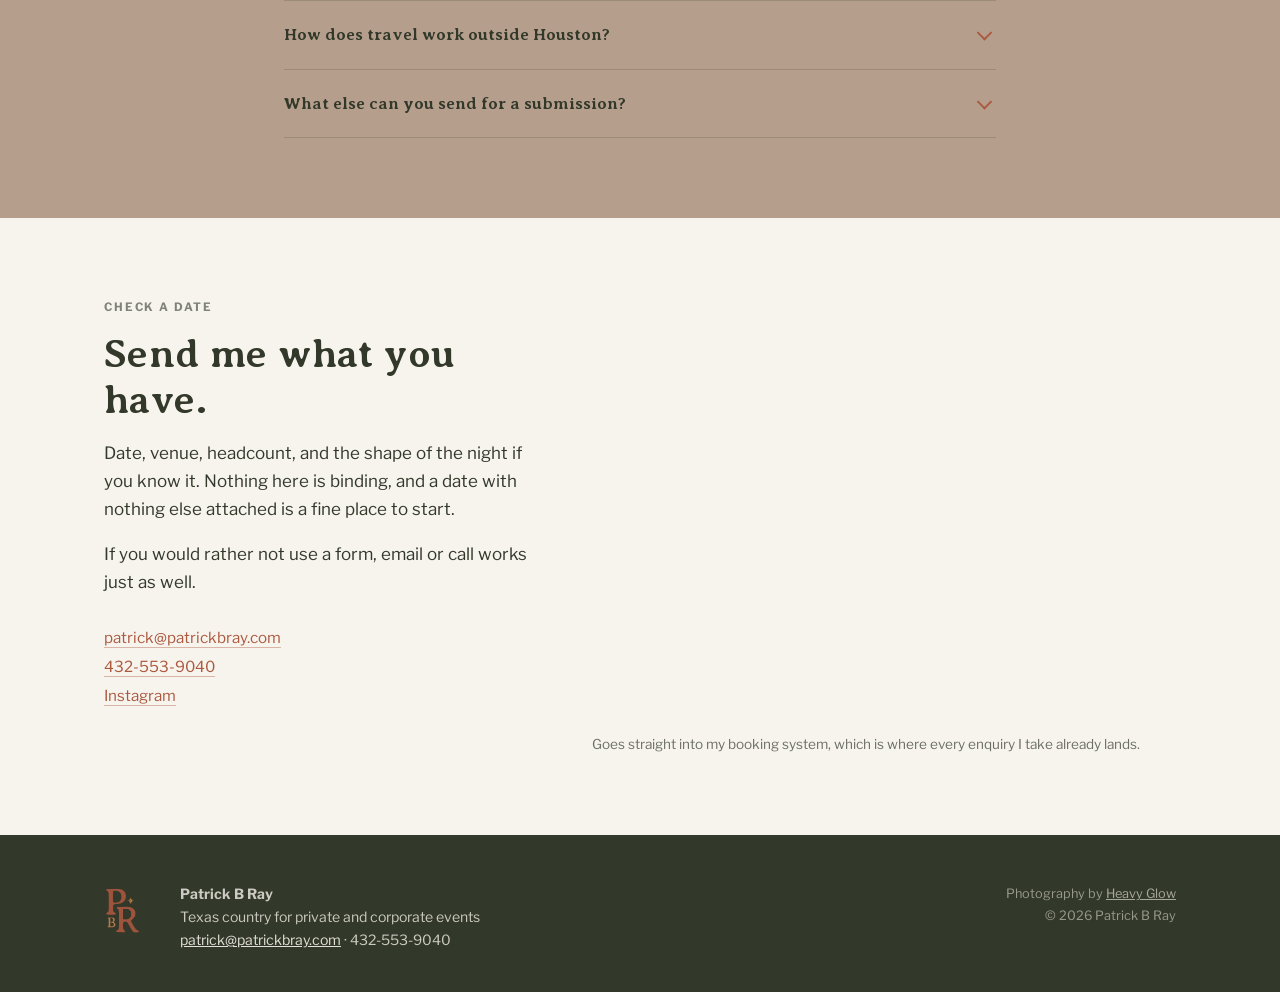
==== commit 8a61264f: "Put the montage on /roster so agencies get video and trade rates on one page Agencies were being poi" ====
--- a/roster/index.html
+++ b/roster/index.html
@@ -83,8 +83,15 @@
     <div class="listen__intro">
       <p class="eyebrow">Footage you can forward</p>
       <h2 class="section-title">The band, playing to a room.</h2>
-      <p class="section-lede">Full band first, since that is what a client wants to see, then the solo set so you can hear the writing and the front half of a night.</p>
-    </div>
+      <p class="section-lede">The montage first, ten cuts from real shows and private events with the lineup and location labeled on each. Then two full band songs from one night, and the solo set so you can hear the writing.</p>
+    </div>
+
+    <figure class="feature-clip">
+      <video preload="none" playsinline controls poster="../assets/video/montage-poster.jpg" width="1920" height="1080">
+        <source src="../assets/video/montage.mp4" type="video/mp4">
+      </video>
+      <figcaption><strong>Live montage</strong><span>Ten shows and private events</span></figcaption>
+    </figure>
 
     <div class="clips">
       <figure class="clip">
